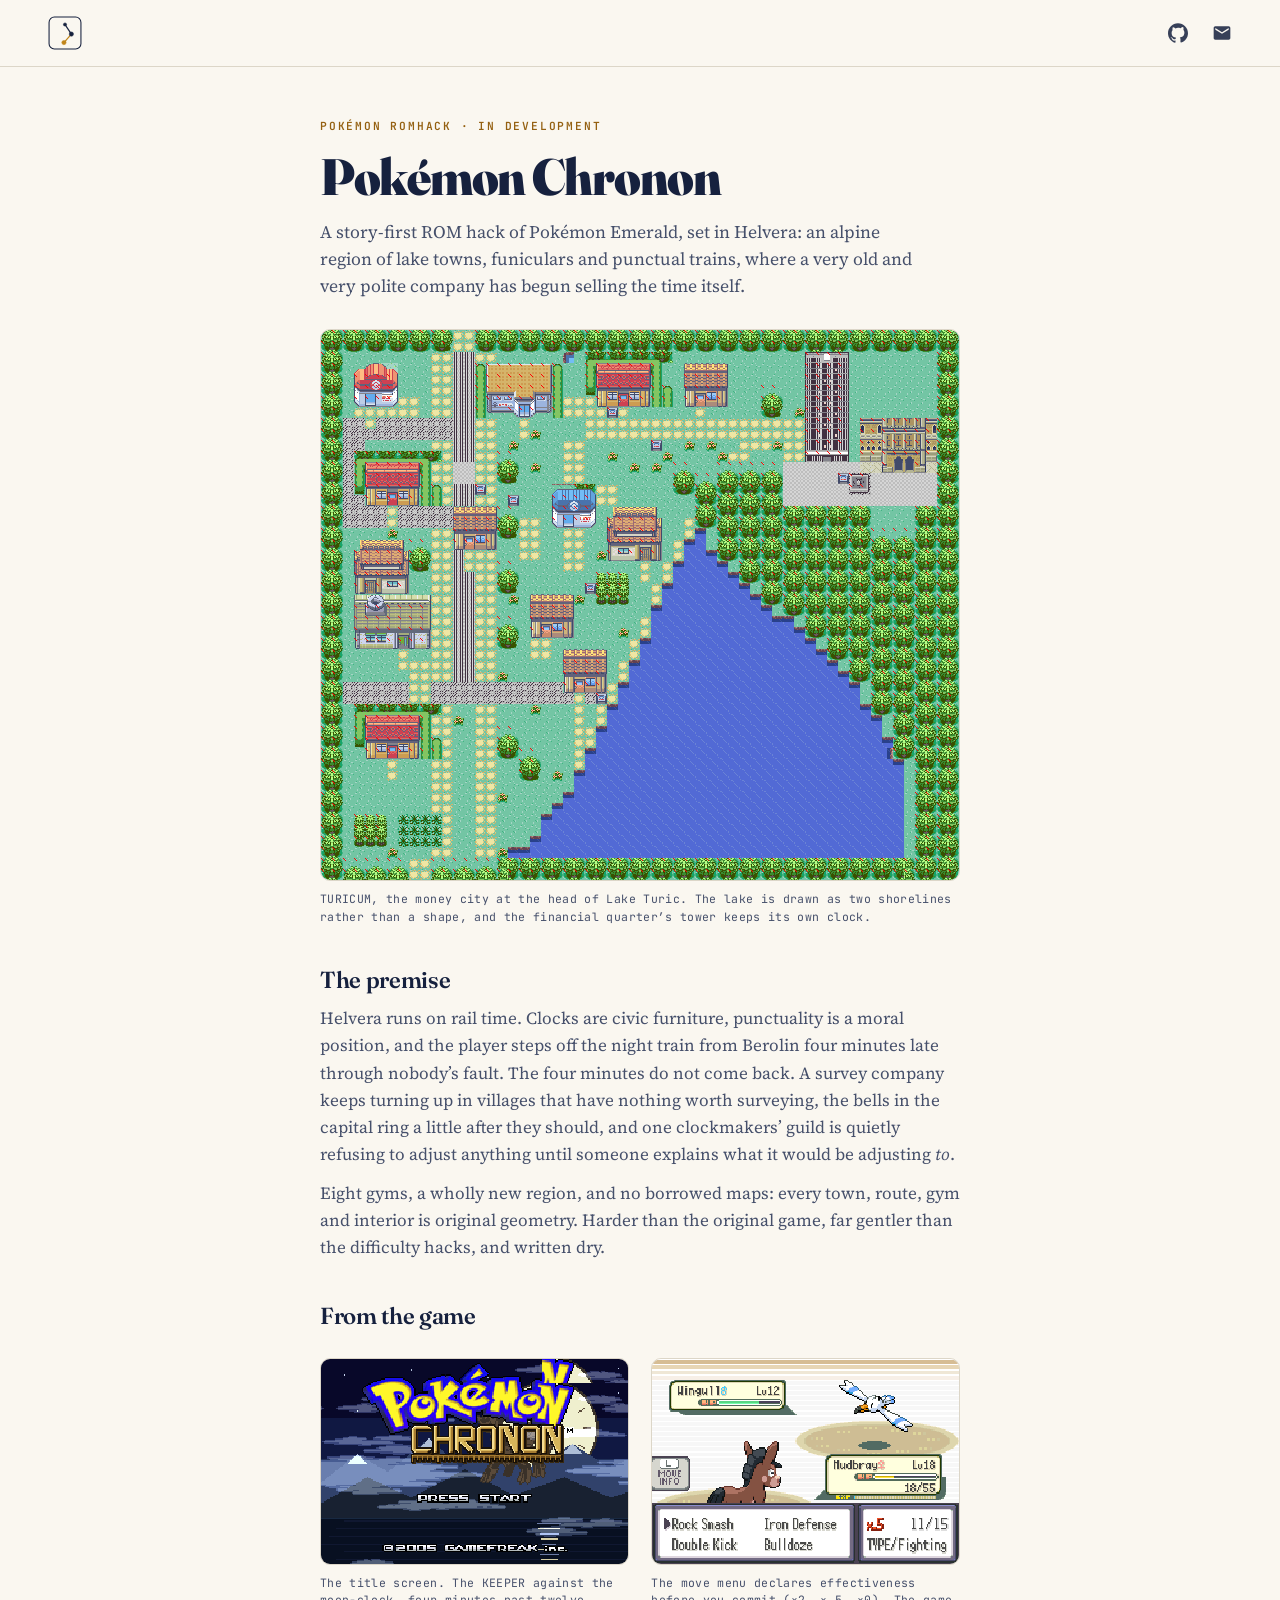
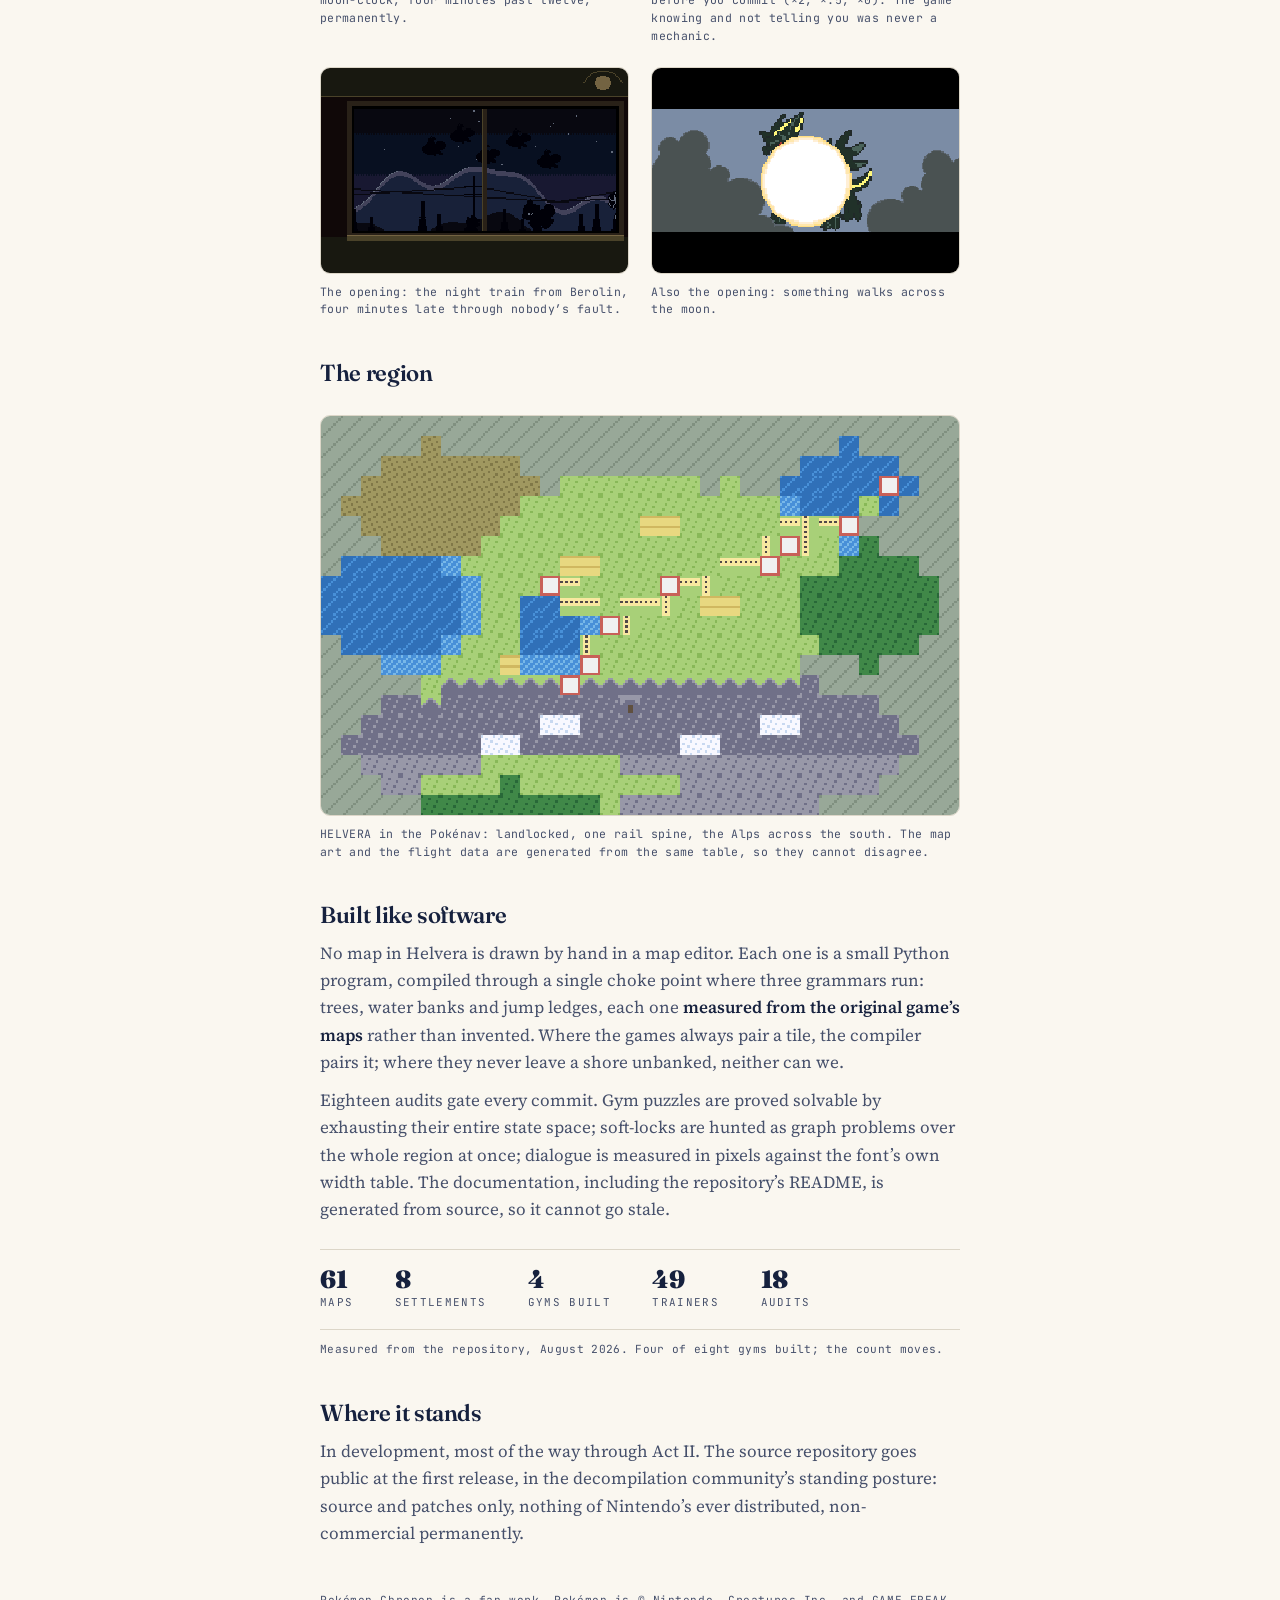
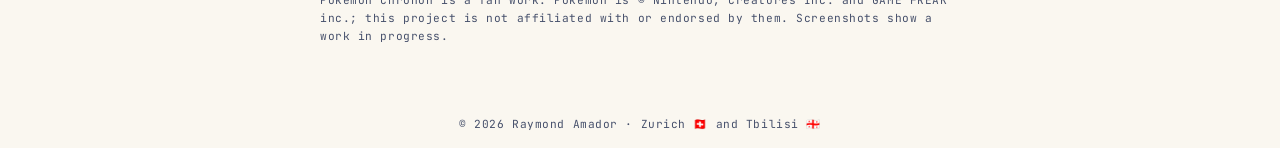
==== chronon/index.html @ 75814e1e "Chronon hero: the un-sliced Turicum (the avenue no longer crosses the tower's seventh floor)" ====
<!DOCTYPE html>
<html lang="en">
<head>
  <meta charset="utf-8">
  <meta name="viewport" content="width=device-width, initial-scale=1">
  <title>Pokémon Chronon — Raymond Amador</title>
  <meta name="description" content="Pokémon Chronon: a story-first ROM hack of Pokémon Emerald set in Helvera, an alpine region where a company has begun selling the time itself. Built like software: generated maps, measured grammars, eighteen audits.">
  <meta name="author" content="Raymond Amador">
  <link rel="canonical" href="https://ramador.me/chronon/">

  <meta property="og:type" content="website">
  <meta property="og:title" content="Pokémon Chronon">
  <meta property="og:description" content="A story-first ROM hack of Pokémon Emerald, set in Helvera: lake towns, punctual trains, and a company selling the time itself.">
  <meta property="og:url" content="https://ramador.me/chronon/">
  <meta property="og:image" content="https://ramador.me/chronon/turicum.png">
  <meta name="twitter:card" content="summary_large_image">

  <link rel="preconnect" href="https://fonts.googleapis.com">
  <link rel="preconnect" href="https://fonts.gstatic.com" crossorigin>
  <link href="https://fonts.googleapis.com/css2?family=Fraunces:opsz,wght@9..144,400;9..144,600;9..144,900&family=Source+Serif+4:opsz,wght@8..60,400;8..60,600&family=JetBrains+Mono:wght@500;600&display=swap" rel="stylesheet">

  <link rel="icon" href="/favicon.svg" type="image/svg+xml">
  <link rel="icon" href="/favicon-96.png" type="image/png" sizes="96x96">
  <link rel="icon" href="/favicon.ico" sizes="48x48 32x32 16x16">
  <link rel="apple-touch-icon" href="/apple-touch-icon.png">

  <link rel="stylesheet" href="/style.css">
</head>
<body>

  <!-- ============================== TOP BAR ============================= -->
  <header class="topbar">
    <a class="wordmark" href="/" aria-label="Home — Raymond Amador">
      <svg class="mark" viewBox="0 0 64 64" xmlns="http://www.w3.org/2000/svg" aria-hidden="true">
        <rect class="frame" x="2" y="2" width="60" height="60" rx="10"/>
        <line class="struct" x1="32" y1="16" x2="44" y2="34" stroke-width="2.4" stroke-linecap="round"/>
        <line class="amber" x1="44" y1="34" x2="30" y2="50" stroke-width="2.4" stroke-linecap="round"/>
        <circle class="struct" cx="32" cy="16" r="3"/>
        <circle class="struct" cx="44" cy="34" r="4"/>
        <circle class="amber" cx="30" cy="50" r="4"/>
      </svg>
    </a>
    <nav class="contact" aria-label="Contact and profiles">
      <a href="https://github.com/ramador09" aria-label="GitHub">
        <svg class="icon" viewBox="0 0 24 24" aria-hidden="true"><path d="M12 .297c-6.63 0-12 5.373-12 12 0 5.303 3.438 9.8 8.205 11.385.6.113.82-.258.82-.577 0-.285-.01-1.04-.015-2.04-3.338.724-4.042-1.61-4.042-1.61C4.422 18.07 3.633 17.7 3.633 17.7c-1.087-.744.084-.729.084-.729 1.205.084 1.838 1.236 1.838 1.236 1.07 1.835 2.809 1.305 3.495.998.108-.776.417-1.305.76-1.605-2.665-.305-5.467-1.334-5.467-5.931 0-1.311.469-2.381 1.236-3.221-.124-.303-.535-1.524.117-3.176 0 0 1.008-.322 3.301 1.23A11.509 11.509 0 0 1 12 5.803c1.02.005 2.047.138 3.006.404 2.291-1.552 3.297-1.23 3.297-1.23.653 1.653.242 2.874.118 3.176.77.84 1.235 1.911 1.235 3.221 0 4.609-2.807 5.624-5.479 5.921.43.372.823 1.102.823 2.222 0 1.606-.014 2.898-.014 3.293 0 .322.216.694.825.576C20.565 22.092 24 17.592 24 12.297c0-6.627-5.373-12-12-12"/></svg>
      </a>
      <a id="email-link" href="#" aria-label="Email">
        <svg class="icon" viewBox="0 0 24 24" aria-hidden="true"><path d="M20 4H4c-1.1 0-2 .9-2 2v12c0 1.1.9 2 2 2h16c1.1 0 2-.9 2-2V6c0-1.1-.9-2-2-2zm0 4l-8 5-8-5V6l8 5 8-5v2z"/></svg>
      </a>
    </nav>
  </header>

  <!-- =============================== PAGE ============================== -->
  <main class="page">
    <p class="eyebrow">Pokémon Romhack &middot; In Development</p>
    <h1>Pokémon Chronon</h1>
    <p class="lead">
      A story-first ROM hack of Pokémon Emerald, set in Helvera: an alpine
      region of lake towns, funiculars and punctual trains, where a very old
      and very polite company has begun selling the time itself.
    </p>

    <figure class="shot">
      <img src="turicum.png" alt="Turicum, the largest city in Helvera: the financial quarter's tower and bank on a quay plaza, the old town, and Lake Turic" width="1856" height="1600">
      <figcaption>TURICUM, the money city at the head of Lake Turic. The lake is
      drawn as two shorelines rather than a shape, and the financial
      quarter&rsquo;s tower keeps its own clock.</figcaption>
    </figure>

    <div class="prose">
      <h2>The premise</h2>
      <p>
        Helvera runs on rail time. Clocks are civic furniture, punctuality is a
        moral position, and the player steps off the night train from Berolin
        four minutes late through nobody&rsquo;s fault. The four minutes do not
        come back. A survey company keeps turning up in villages that have
        nothing worth surveying, the bells in the capital ring a little after
        they should, and one clockmakers&rsquo; guild is quietly refusing to
        adjust anything until someone explains what it would be adjusting
        <em>to</em>.
      </p>
      <p>
        Eight gyms, a wholly new region, and no borrowed maps: every town,
        route, gym and interior is original geometry. Harder than the original
        game, far gentler than the difficulty hacks, and written dry.
      </p>

      <h2>From the game</h2>
      <div class="shot-grid">
        <figure class="shot">
          <img src="game-title.png" alt="The Pokémon Chronon title screen: the Keeper silhouetted against the moon-clock over an alpine lake" width="240" height="160">
          <figcaption>The title screen. The KEEPER against the moon-clock,
          four minutes past twelve, permanently.</figcaption>
        </figure>
        <figure class="shot">
          <img src="game-battle.png" alt="A battle move menu showing the type-effectiveness indicator" width="240" height="160">
          <figcaption>The move menu declares effectiveness before you commit
          (&times;2, &times;.5, &times;0). The game knowing and not telling you
          was never a mechanic.</figcaption>
        </figure>
        <figure class="shot">
          <img src="game-train.png" alt="The opening cinematic: the night train's window, a flock passing outside" width="240" height="160">
          <figcaption>The opening: the night train from Berolin, four minutes
          late through nobody&rsquo;s fault.</figcaption>
        </figure>
        <figure class="shot">
          <img src="game-dialga.png" alt="From the opening cinematic: a silhouette crossing the bright moon" width="240" height="160">
          <figcaption>Also the opening: something walks across the moon.</figcaption>
        </figure>
      </div>

      <h2>The region</h2>
      <figure class="shot">
        <img src="helvera.png" alt="The Helvera region map: a landlocked alpine region with a rail corridor of towns and the Alps across the south" width="768" height="480">
        <figcaption>HELVERA in the Pokénav: landlocked, one rail spine, the Alps
        across the south. The map art and the flight data are generated from
        the same table, so they cannot disagree.</figcaption>
      </figure>

      <h2>Built like software</h2>
      <p>
        No map in Helvera is drawn by hand in a map editor. Each one is a small
        Python program, compiled through a single choke point where three
        grammars run: trees, water banks and jump ledges, each one
        <strong>measured from the original game&rsquo;s maps</strong> rather
        than invented. Where the games always pair a tile, the compiler pairs
        it; where they never leave a shore unbanked, neither can we.
      </p>
      <p>
        Eighteen audits gate every commit. Gym puzzles are proved solvable by
        exhausting their entire state space; soft-locks are hunted as graph
        problems over the whole region at once; dialogue is measured in pixels
        against the font&rsquo;s own width table. The documentation, including
        the repository&rsquo;s README, is generated from source, so it cannot
        go stale.
      </p>

      <div class="stats" role="list" aria-label="Project figures">
        <div class="stat" role="listitem"><b>61</b><span>maps</span></div>
        <div class="stat" role="listitem"><b>8</b><span>settlements</span></div>
        <div class="stat" role="listitem"><b>4</b><span>gyms built</span></div>
        <div class="stat" role="listitem"><b>49</b><span>trainers</span></div>
        <div class="stat" role="listitem"><b>18</b><span>audits</span></div>
      </div>
      <p class="stats-note">Measured from the repository, August 2026. Four of
      eight gyms built; the count moves.</p>

      <h2>Where it stands</h2>
      <p>
        In development, most of the way through Act&nbsp;II. The source
        repository goes public at the first release, in the decompilation
        community&rsquo;s standing posture: source and patches only, nothing of
        Nintendo&rsquo;s ever distributed, non-commercial permanently.
      </p>
    </div>

    <p class="fineprint">
      Pokémon Chronon is a fan work. Pokémon is &copy; Nintendo, Creatures Inc.
      and GAME FREAK inc.; this project is not affiliated with or endorsed by
      them. Screenshots show a work in progress.
    </p>
  </main>

  <footer class="footer">
    <p class="fineprint">&copy; 2026 Raymond Amador &middot; Zurich 🇨🇭 and Tbilisi 🇬🇪</p>
  </footer>

  <script>
    (function () {
      var user = "ray", domain = "ramador.me";
      var a = document.getElementById("email-link");
      if (a) { a.setAttribute("href", "mailto:" + user + "@" + domain); }
    })();
  </script>

  <script data-goatcounter="https://ramador.goatcounter.com/count"
          async src="//gc.zgo.at/count.js"></script>
</body>
</html>
---- style.css ----
/* Raymond Amador — portfolio landing page.
   Single-screen, two-column layout. Shares the course books' identity:
   Fraunces (display), Source Serif 4 (body), JetBrains Mono (labels),
   ink #16213e + amber #c0851a on parchment #faf7f0. Light and dark. */

:root {
  --ink:        #16213e;
  --ink-soft:   #46506b;
  --accent:     #c0851a;   /* brand amber: icons, underlines, decoration */
  --accent-text:#946011;   /* deeper amber for small TEXT — WCAG AA on parchment */
  --paper:      #faf7f0;
  --hairline:   #dcd6c8;

  --display: 'Fraunces', 'Iowan Old Style', Georgia, serif;
  --body:    'Source Serif 4', 'Iowan Old Style', Georgia, serif;
  --mono:    'JetBrains Mono', 'SFMono-Regular', Menlo, Consolas, monospace;
}

@media (prefers-color-scheme: dark) {
  :root {
    --ink:      #ece6d8;
    --ink-soft: #9aa0b4;
    --accent:   #e0a93f;
    --accent-text:#e0a93f;   /* bright amber already passes on dark ink */
    --paper:    #11182b;
    --hairline: #2b3450;
  }
}

* { box-sizing: border-box; }
html { -webkit-text-size-adjust: 100%; }

body {
  margin: 0;
  min-height: 100vh;
  display: flex;
  flex-direction: column;
  background: var(--paper);
  color: var(--ink);
  font-family: var(--body);
  font-size: 1.0625rem;
  line-height: 1.6;
  font-optical-sizing: auto;
  -webkit-font-smoothing: antialiased;
  text-rendering: optimizeLegibility;
}

/* shared editorial label */
.eyebrow {
  font-family: var(--mono);
  font-weight: 600;
  font-size: 0.7rem;
  letter-spacing: 0.16em;
  text-transform: uppercase;
  color: var(--accent-text);
  margin: 0 0 0.9rem;
}

/* ============================ TOP BAR ============================== */
.topbar {
  display: flex;
  align-items: center;
  justify-content: space-between;
  padding: 1rem clamp(1.4rem, 5vw, 3rem);
  border-bottom: 1px solid var(--hairline);
}
.wordmark {
  display: inline-flex;
  align-items: center;
  text-decoration: none;
  line-height: 0;
}
.wordmark .mark {
  height: 34px;
  width: 34px;
  display: block;
  transition: opacity .18s ease;
}
/* The personal mark (double pendulum) adapts to the theme:
   light = thin ink outline frame + ink glyph; the amber bob stays amber. */
.wordmark .frame  { fill: none; stroke: var(--ink); stroke-width: 2; }
.wordmark .struct { fill: var(--ink); stroke: var(--ink); }
.wordmark .amber  { fill: var(--accent); stroke: var(--accent); }
.wordmark:hover .mark,
.wordmark:focus-visible .mark { opacity: 0.78; }
@media (prefers-color-scheme: dark) {
  /* dark = keep a filled badge (brand ink), glyph in the light foreground */
  .wordmark .frame { fill: #16213e; stroke: none; }
}
.contact { display: flex; align-items: center; gap: clamp(0.9rem, 2.4vw, 1.5rem); }
.contact a { color: var(--ink); text-decoration: none; display: inline-flex; align-items: center; transition: color .18s ease; }
.contact a:hover, .contact a:focus-visible { color: var(--accent); outline: none; }
.contact .icon { width: 20px; height: 20px; fill: currentColor; opacity: 0.85; }
.contact a:hover .icon { opacity: 1; }
.cv-link {
  font-family: var(--mono);
  font-size: 0.74rem;
  font-weight: 600;
  letter-spacing: 0.08em;
  text-transform: uppercase;
  color: var(--ink);
  text-decoration: none;
  padding: 0.45em 0.9em;
  border: 1.5px solid var(--ink);
  border-radius: 2px;
  transition: background-color .18s ease, color .18s ease, border-color .18s ease;
}
.cv-link:hover, .cv-link:focus-visible { background: var(--ink); color: var(--paper) !important; }

/* ============================== STAGE ============================= */
.stage {
  flex: 1 1 auto;
  display: flex;
  align-items: center;
  justify-content: center;
  padding: clamp(1.5rem, 4vw, 3rem) clamp(1.4rem, 5vw, 3rem);
}
.grid {
  width: 100%;
  max-width: 64rem;
  display: grid;
  grid-template-columns: minmax(0, 0.82fr) minmax(0, 1.18fr);
  gap: clamp(2rem, 5vw, 3.5rem);
  align-items: center;
}

/* ---- identity (left) ---- */
.identity { display: flex; flex-direction: column; gap: 1.1rem; }
.portrait {
  width: 132px;
  height: 132px;
  object-fit: cover;
  border-radius: 12px;
  border: 1px solid var(--hairline);
}
.identity h1 {
  font-family: var(--display);
  font-variation-settings: 'opsz' 144;
  font-weight: 900;
  font-size: clamp(2.1rem, 4.2vw, 3rem);
  line-height: 1.02;
  letter-spacing: -0.025em;
  margin: 0;
}
.lead {
  font-size: 1.04rem;
  line-height: 1.55;
  color: var(--ink-soft);
  margin: 0;
  max-width: 26rem;
}

/* education under the bio: same vocabulary, quieter scale. In the narrow
   identity column the full 1.3rem degree lines shouted; a hairline rule
   separates it from the lead and the degrees drop half a step. */
.edu-block {
  border-top: 1px solid var(--hairline);
  padding-top: 1.1rem;
  margin-top: 0.3rem;
}
.edu-block .deg { font-size: 1.08rem; }
.edu-block .inst { font-size: 0.68rem; }
.edu-block .edu-note { font-size: 0.88rem; line-height: 1.45; }
.edu-block .edu + .edu { margin-top: 0.7rem; }

/* ---- detail (right): work + education ---- */
.detail {
  display: flex;
  flex-direction: column;
  gap: clamp(1.6rem, 3.5vw, 2.4rem);
  border-left: 1px solid var(--hairline);
  padding-left: clamp(2rem, 5vw, 3.5rem);
}

.work-list, .edu-list { list-style: none; margin: 0; padding: 0; }
.work + .work { margin-top: 1.3rem; }

.work-head { display: flex; align-items: center; gap: 0.7rem; }
.work-logo { flex: none; width: 38px; height: 38px; border-radius: 8px; }
.work-title {
  font-family: var(--display);
  font-variation-settings: 'opsz' 60;
  font-weight: 600;
  font-size: 1.3rem;
  line-height: 1.12;
  letter-spacing: -0.015em;
  margin: 0;
}
.work-title a {
  color: var(--ink);
  text-decoration: none;
  background-image: linear-gradient(var(--accent), var(--accent));
  background-size: 0% 2px;
  background-repeat: no-repeat;
  background-position: 0 92%;
  transition: background-size .25s ease;
}
.work-title a:hover, .work-title a:focus-visible { background-size: 100% 2px; outline: none; }
.work-desc {
  color: var(--ink-soft);
  font-size: 0.97rem;
  line-height: 1.5;
  margin: 0.45rem 0 0;
}
.inline-link {
  font-family: var(--mono);
  font-size: 0.72rem;
  letter-spacing: 0.04em;
  white-space: nowrap;
  color: var(--accent-text);
  text-decoration: none;
  font-weight: 600;
}
.inline-link:hover { text-decoration: underline; }

.edu + .edu { margin-top: 0.95rem; }
.edu-row { display: flex; align-items: baseline; justify-content: space-between; gap: 1rem; flex-wrap: wrap; }
.deg {
  font-family: var(--display);
  font-variation-settings: 'opsz' 40;
  font-weight: 600;
  font-size: 1.3rem;
  letter-spacing: -0.01em;
}
.inst { font-family: var(--mono); font-size: 0.74rem; letter-spacing: 0.03em; color: var(--ink-soft); }
.edu-note { color: var(--ink-soft); margin: 0.15rem 0 0; font-size: 0.97rem; line-height: 1.4; }
.edu-note em { font-style: italic; }

/* ============================== FOOTER =========================== */
.footer { padding: 0.9rem clamp(1.4rem, 5vw, 3rem); }
.fineprint {
  font-family: var(--mono);
  font-size: 0.7rem;
  letter-spacing: 0.05em;
  color: var(--ink-soft);
  margin: 0;
  text-align: center;
}

a:focus-visible { outline: 2px solid var(--accent); outline-offset: 3px; border-radius: 1px; }

/* a link inside the lead stays quiet: ink text, amber underline on rest */
.lead a {
  color: inherit;
  text-decoration: underline;
  text-decoration-color: var(--accent);
  text-decoration-thickness: 1.5px;
  text-underline-offset: 3px;
  transition: color .18s ease;
}
.lead a:hover, .lead a:focus-visible { color: var(--accent-text); }

/* ======================= PROJECT PAGE (chronon) ==================== */
/* A scrolling editorial column, unlike the single-screen home. Same voice:
   Fraunces display, mono captions, hairline rules, one amber accent. */
.page {
  flex: 1 1 auto;
  width: 100%;
  max-width: 46rem;
  margin: 0 auto;
  padding: clamp(2rem, 5vw, 3.2rem) clamp(1.4rem, 5vw, 3rem) 3.5rem;
}
.page h1 {
  font-family: var(--display);
  font-variation-settings: 'opsz' 144;
  font-weight: 900;
  font-size: clamp(2.2rem, 5vw, 3.2rem);
  line-height: 1.02;
  letter-spacing: -0.025em;
  margin: 0 0 1rem;
}
.page .lead { max-width: 38rem; font-size: 1.1rem; }
.prose h2 {
  font-family: var(--display);
  font-variation-settings: 'opsz' 60;
  font-weight: 600;
  font-size: 1.45rem;
  letter-spacing: -0.015em;
  line-height: 1.15;
  margin: 2.6rem 0 0.7rem;
}
.prose p { color: var(--ink-soft); margin: 0.7rem 0; max-width: 40rem; }
.prose strong { color: var(--ink); font-weight: 600; }

/* pixel art is shown pixelated on purpose — scaling it smooth would be a lie */
.shot { margin: 1.8rem 0; }
.shot img {
  display: block;
  width: 100%;
  height: auto;
  border: 1px solid var(--hairline);
  border-radius: 10px;
  image-rendering: pixelated;
}
.shot figcaption {
  font-family: var(--mono);
  font-size: 0.72rem;
  letter-spacing: 0.03em;
  line-height: 1.55;
  color: var(--ink-soft);
  margin-top: 0.55rem;
}
.shot-grid {
  display: grid;
  grid-template-columns: 1fr 1fr;
  gap: 1.4rem;
  margin: 1.8rem 0;
}
.shot-grid .shot { margin: 0; }
.shot--narrow { max-width: 22rem; }

/* the numbers strip: measured from the repository, not typed */
.stats {
  display: flex;
  flex-wrap: wrap;
  gap: clamp(1.2rem, 4vw, 2.6rem);
  padding: 1.1rem 0;
  margin: 1.6rem 0 0.4rem;
  border-top: 1px solid var(--hairline);
  border-bottom: 1px solid var(--hairline);
}
.stat { display: flex; flex-direction: column; gap: 0.1rem; }
.stat b {
  font-family: var(--display);
  font-variation-settings: 'opsz' 60;
  font-weight: 900;
  font-size: 1.55rem;
  line-height: 1;
  letter-spacing: -0.02em;
  color: var(--ink);
}
.stat span {
  font-family: var(--mono);
  font-size: 0.68rem;
  letter-spacing: 0.12em;
  text-transform: uppercase;
  color: var(--ink-soft);
}
.stats-note {
  font-family: var(--mono);
  font-size: 0.7rem;
  letter-spacing: 0.03em;
  color: var(--ink-soft);
  margin: 0.4rem 0 0;
}

.page .fineprint { text-align: left; margin-top: 2.8rem; line-height: 1.6; }

@media (max-width: 40rem) {
  .shot-grid { grid-template-columns: 1fr; }
}

/* ---- narrow screens: stack, allow natural scrolling ---- */
@media (max-width: 54rem) {
  .grid { grid-template-columns: 1fr; gap: 2rem; }
  .detail { border-left: 0; padding-left: 0; }
  .lead { max-width: none; }
  .stage { align-items: flex-start; }
}
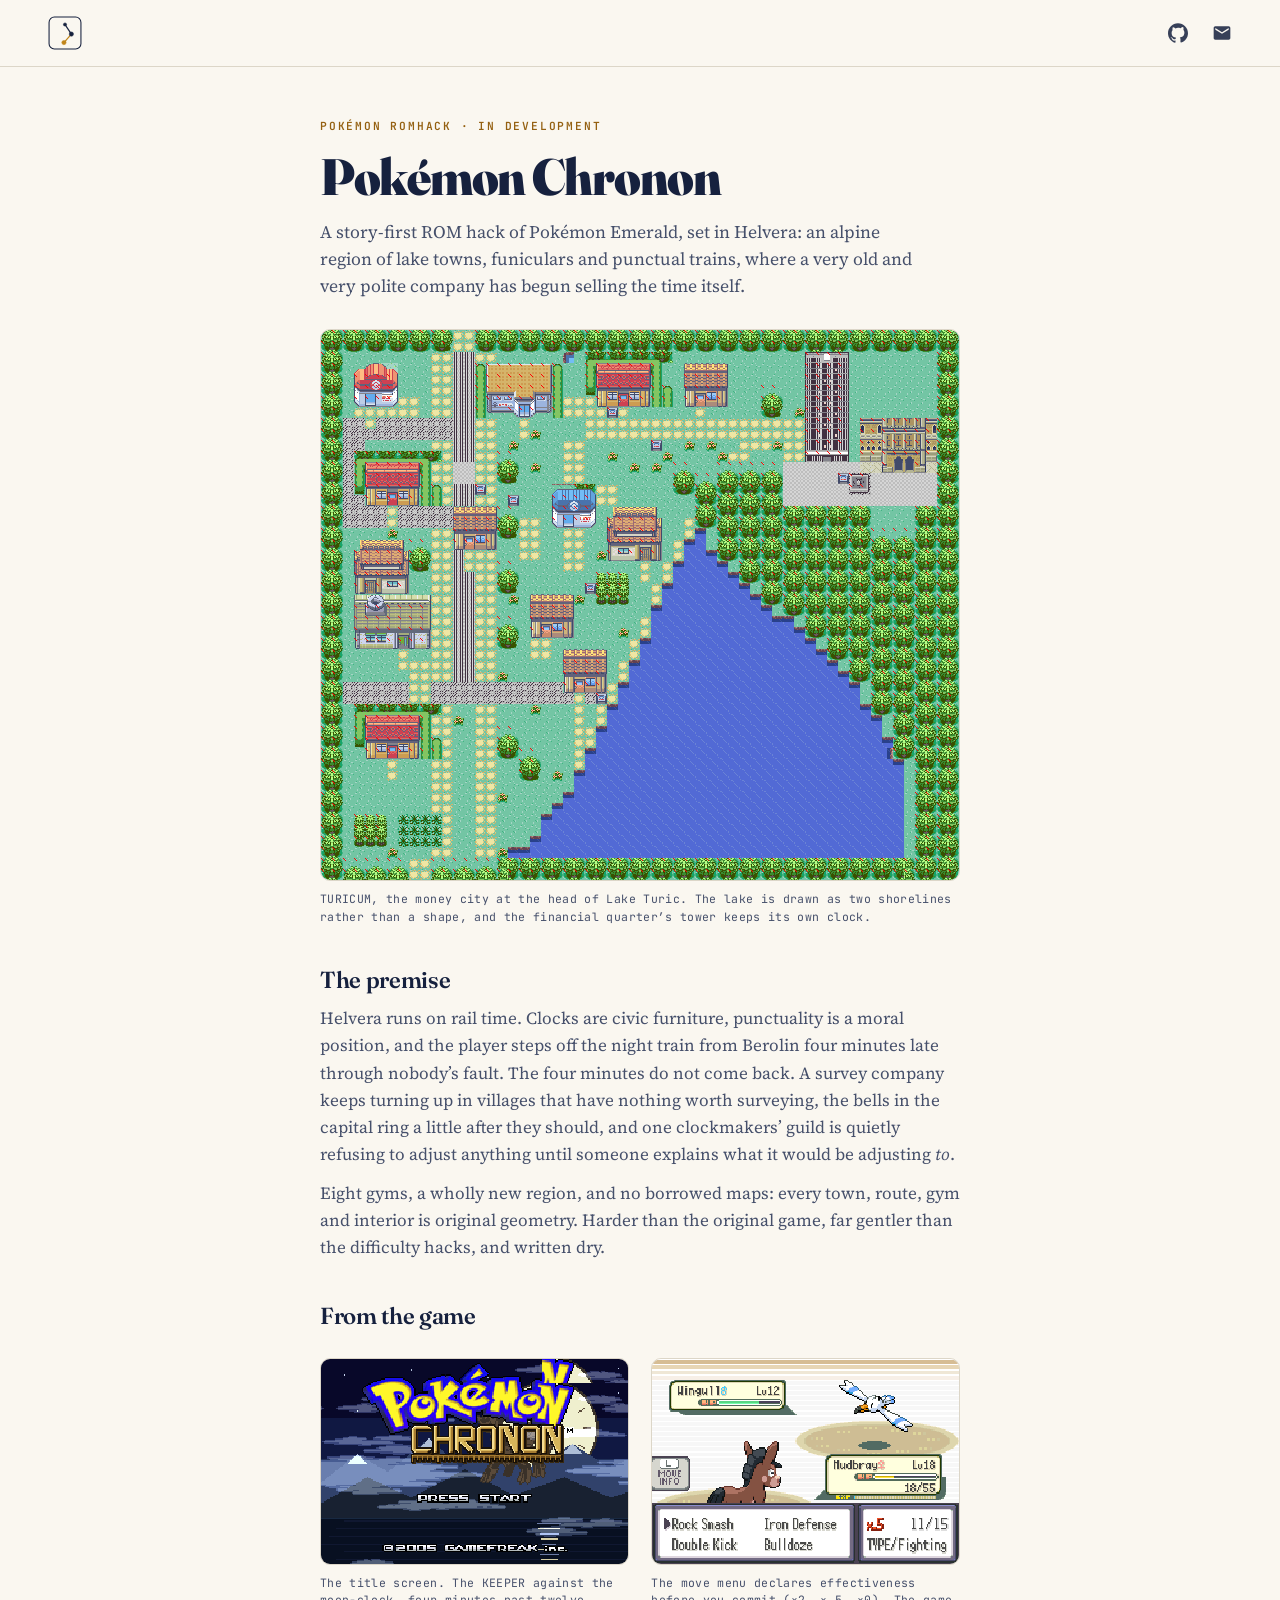
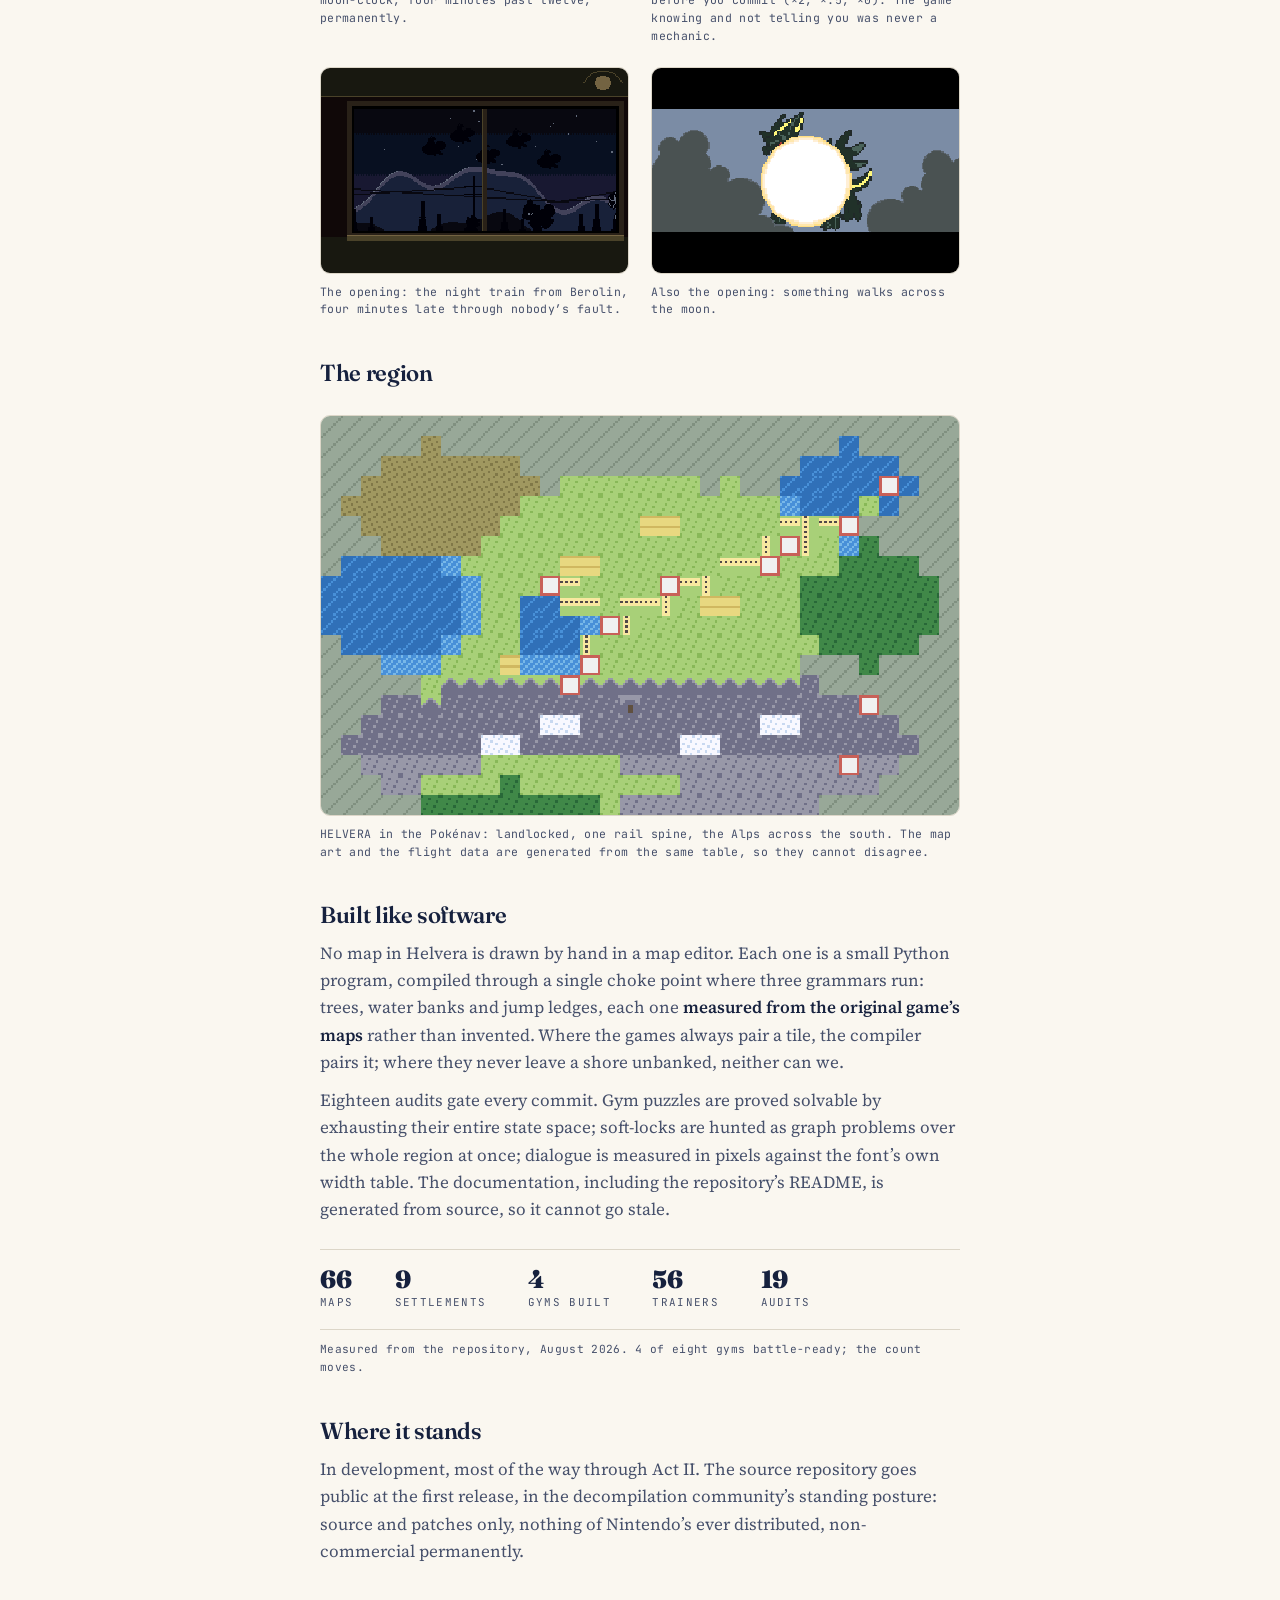
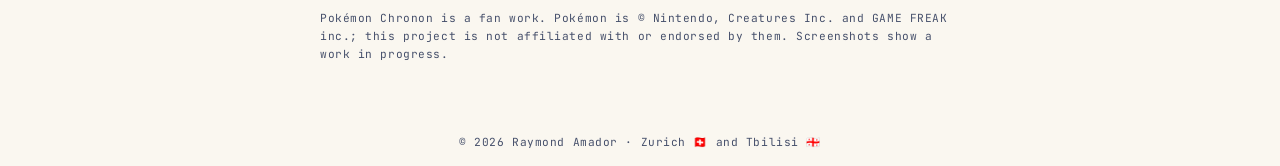
==== commit faa2d772: "Chronon stats: generated from the game repository (66 maps, 9 settlements, 56 trainers, 19 audits) M" ====
--- a/chronon/index.html
+++ b/chronon/index.html
@@ -135,15 +135,16 @@
         go stale.
       </p>
 
+<!-- stats:begin -->
       <div class="stats" role="list" aria-label="Project figures">
-        <div class="stat" role="listitem"><b>61</b><span>maps</span></div>
-        <div class="stat" role="listitem"><b>8</b><span>settlements</span></div>
+        <div class="stat" role="listitem"><b>66</b><span>maps</span></div>
+        <div class="stat" role="listitem"><b>9</b><span>settlements</span></div>
         <div class="stat" role="listitem"><b>4</b><span>gyms built</span></div>
-        <div class="stat" role="listitem"><b>49</b><span>trainers</span></div>
-        <div class="stat" role="listitem"><b>18</b><span>audits</span></div>
+        <div class="stat" role="listitem"><b>56</b><span>trainers</span></div>
+        <div class="stat" role="listitem"><b>19</b><span>audits</span></div>
       </div>
-      <p class="stats-note">Measured from the repository, August 2026. Four of
-      eight gyms built; the count moves.</p>
+      <p class="stats-note">Measured from the repository, August 2026. 4 of eight gyms battle-ready; the count moves.</p>
+      <!-- stats:end -->
 
       <h2>Where it stands</h2>
       <p>
--- a/style.css
+++ b/style.css
@@ -239,16 +239,23 @@
 
 a:focus-visible { outline: 2px solid var(--accent); outline-offset: 3px; border-radius: 1px; }
 
-/* a link inside the lead stays quiet: ink text, amber underline on rest */
+/* A link inside the lead carries NO underline at rest. The bio is four
+   equal fragments and an underline made the fourth one shout — it read as
+   the most important thing about the person, which it is not. The link
+   still exists; it just waits to be found. The underline returns on hover
+   so the affordance is there the moment a cursor is. */
 .lead a {
   color: inherit;
-  text-decoration: underline;
+  text-decoration: none;
   text-decoration-color: var(--accent);
   text-decoration-thickness: 1.5px;
   text-underline-offset: 3px;
   transition: color .18s ease;
 }
-.lead a:hover, .lead a:focus-visible { color: var(--accent-text); }
+.lead a:hover, .lead a:focus-visible {
+  color: var(--accent-text);
+  text-decoration: underline;
+}
 
 /* ======================= PROJECT PAGE (chronon) ==================== */
 /* A scrolling editorial column, unlike the single-screen home. Same voice:
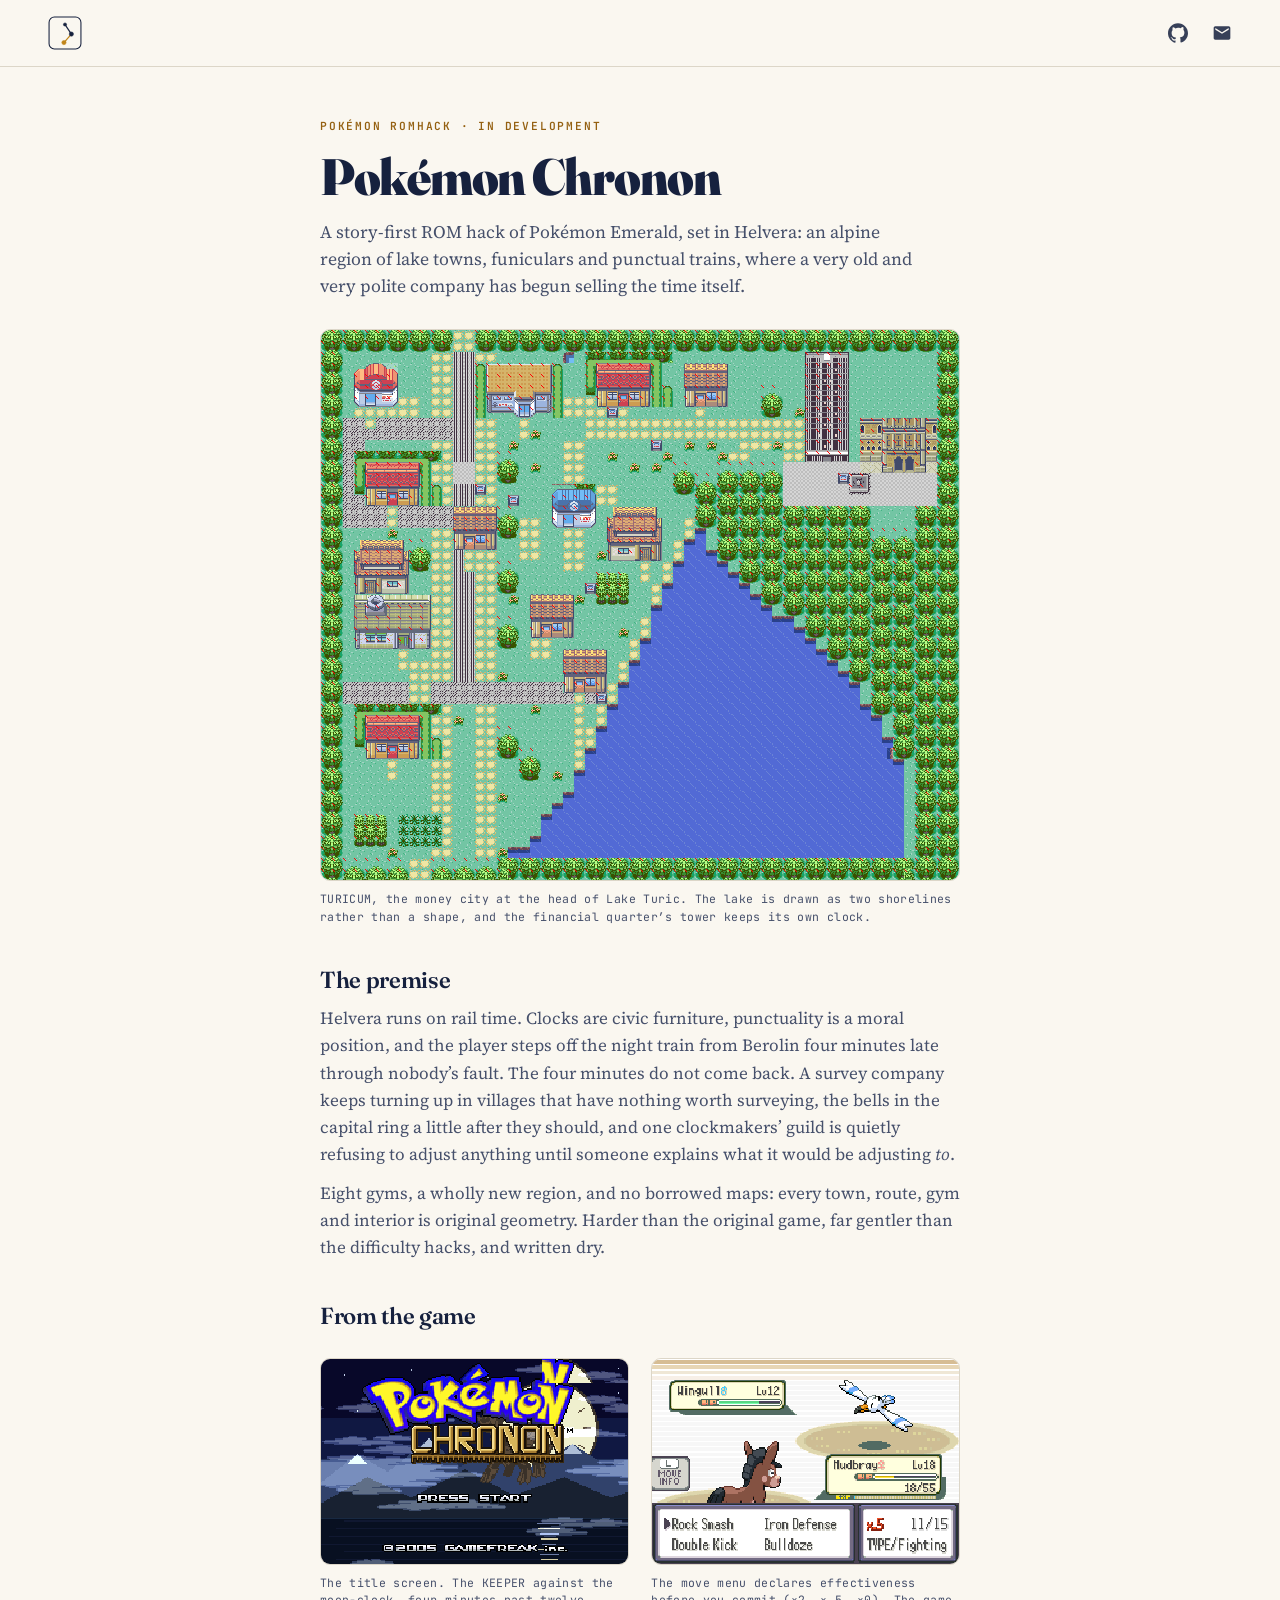
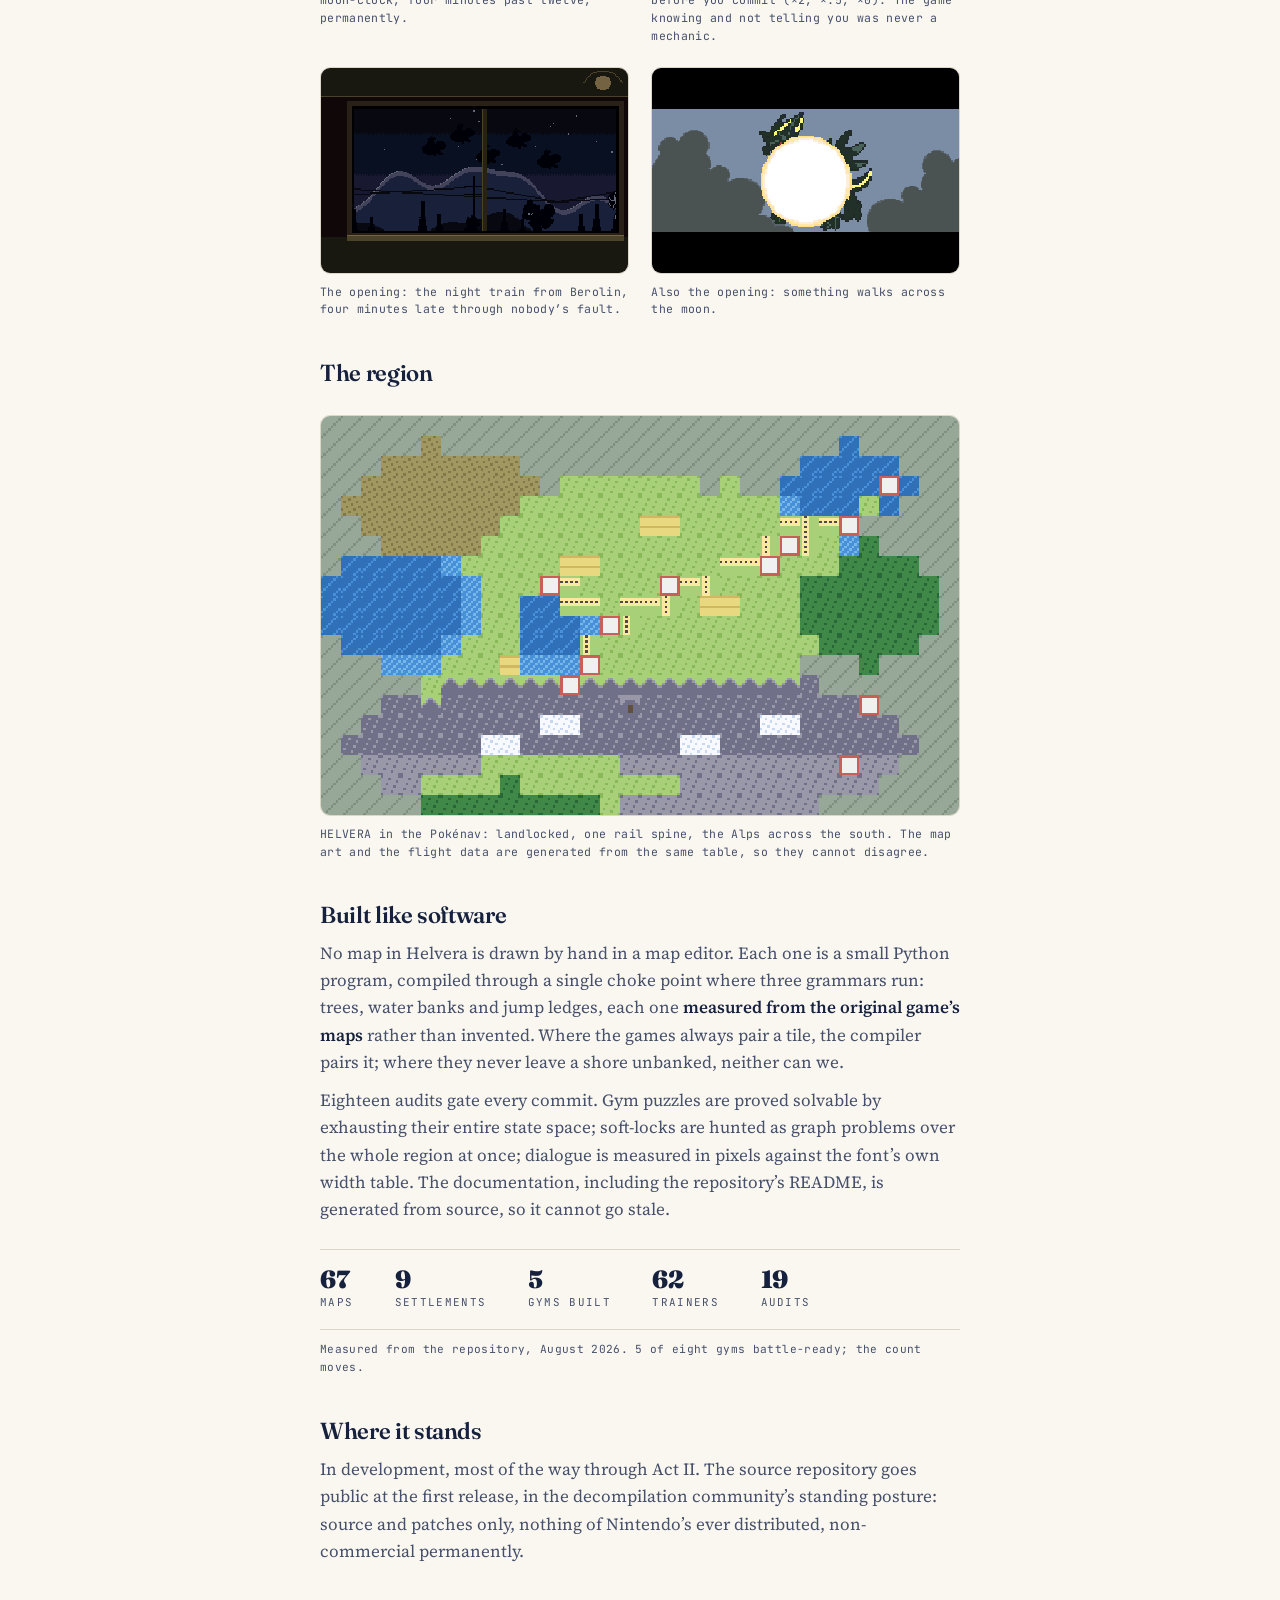
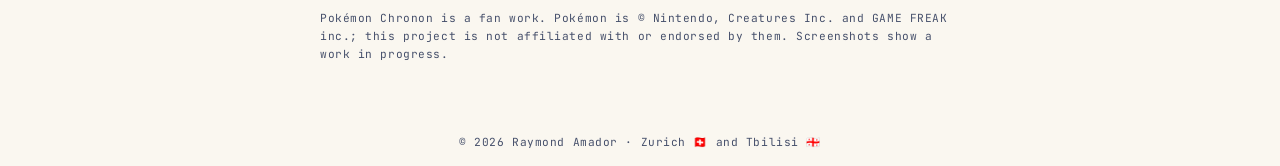
==== commit 27ffb5b1: "Chronon stats: 67 maps, 5 gyms battle-ready, 62 trainers (site_sync)" ====
--- a/chronon/index.html
+++ b/chronon/index.html
@@ -137,13 +137,13 @@
 
 <!-- stats:begin -->
       <div class="stats" role="list" aria-label="Project figures">
-        <div class="stat" role="listitem"><b>66</b><span>maps</span></div>
+        <div class="stat" role="listitem"><b>67</b><span>maps</span></div>
         <div class="stat" role="listitem"><b>9</b><span>settlements</span></div>
-        <div class="stat" role="listitem"><b>4</b><span>gyms built</span></div>
-        <div class="stat" role="listitem"><b>56</b><span>trainers</span></div>
+        <div class="stat" role="listitem"><b>5</b><span>gyms built</span></div>
+        <div class="stat" role="listitem"><b>62</b><span>trainers</span></div>
         <div class="stat" role="listitem"><b>19</b><span>audits</span></div>
       </div>
-      <p class="stats-note">Measured from the repository, August 2026. 4 of eight gyms battle-ready; the count moves.</p>
+      <p class="stats-note">Measured from the repository, August 2026. 5 of eight gyms battle-ready; the count moves.</p>
       <!-- stats:end -->
 
       <h2>Where it stands</h2>
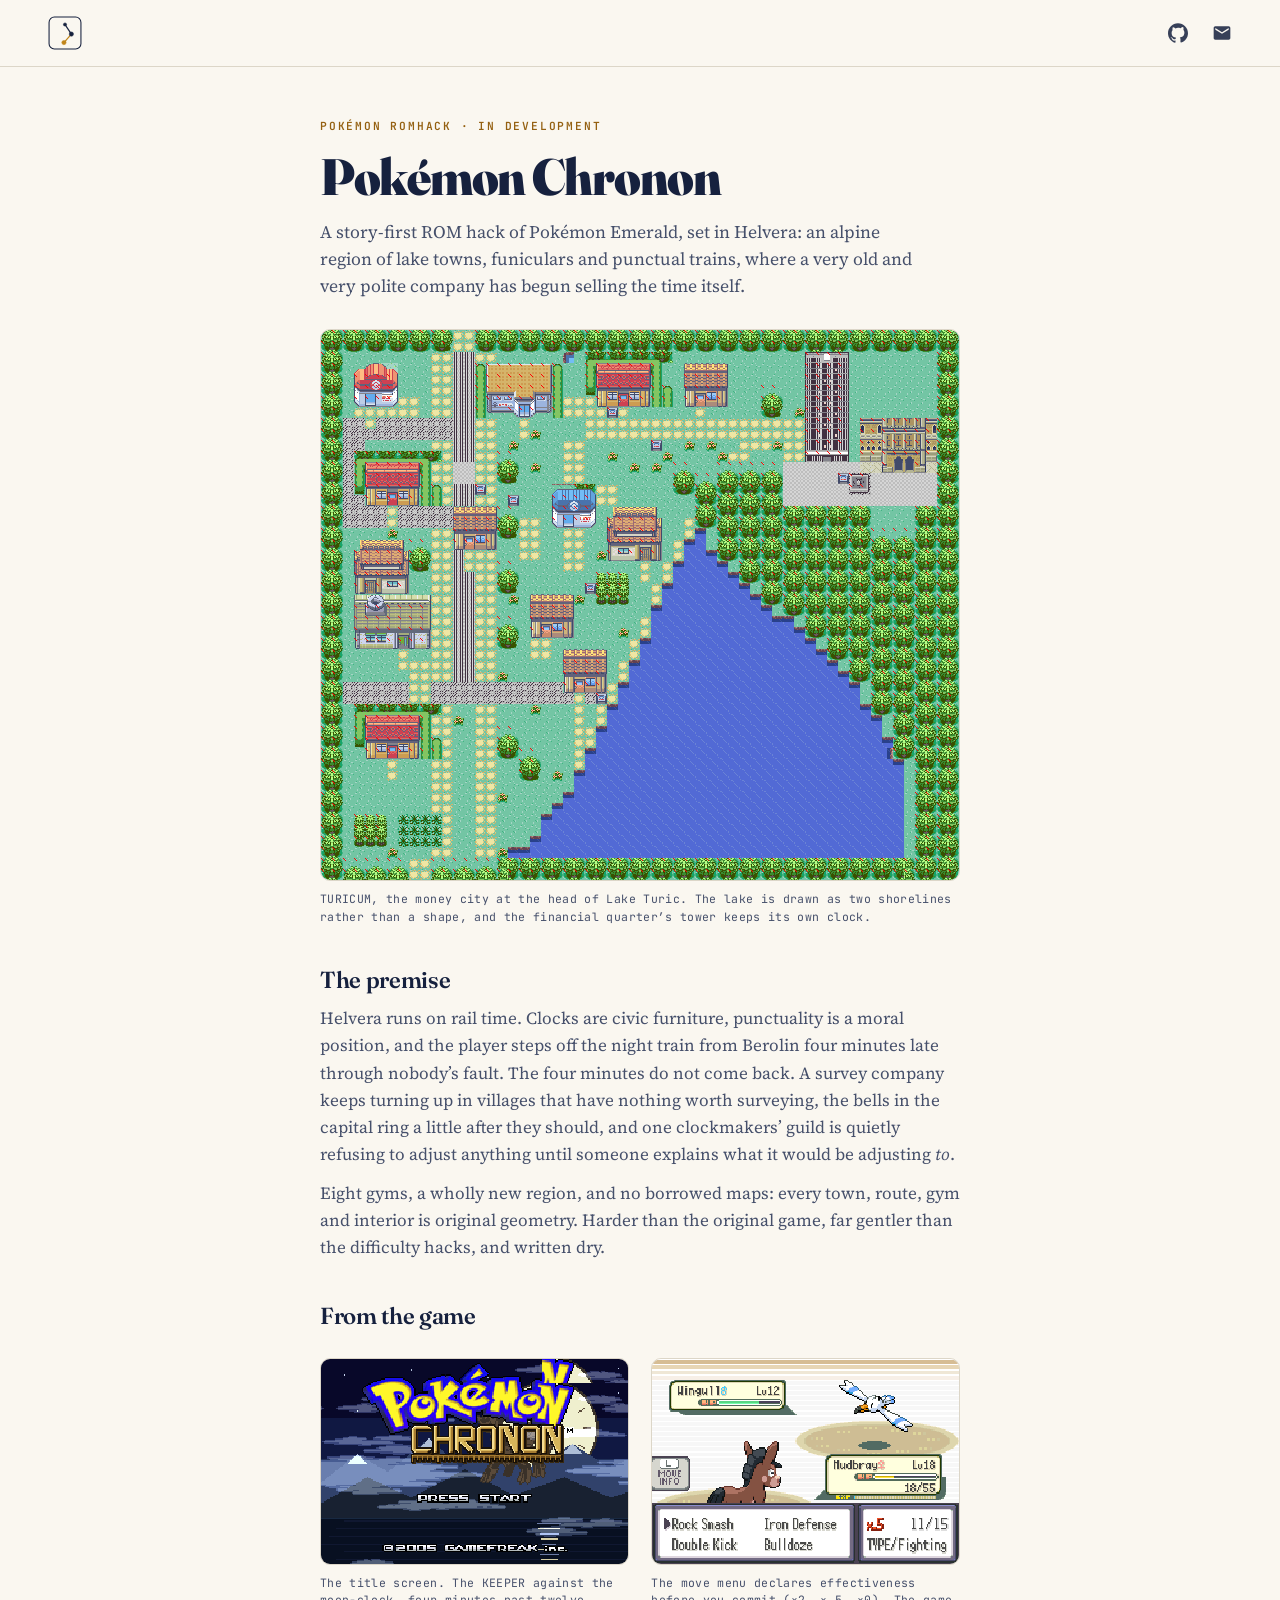
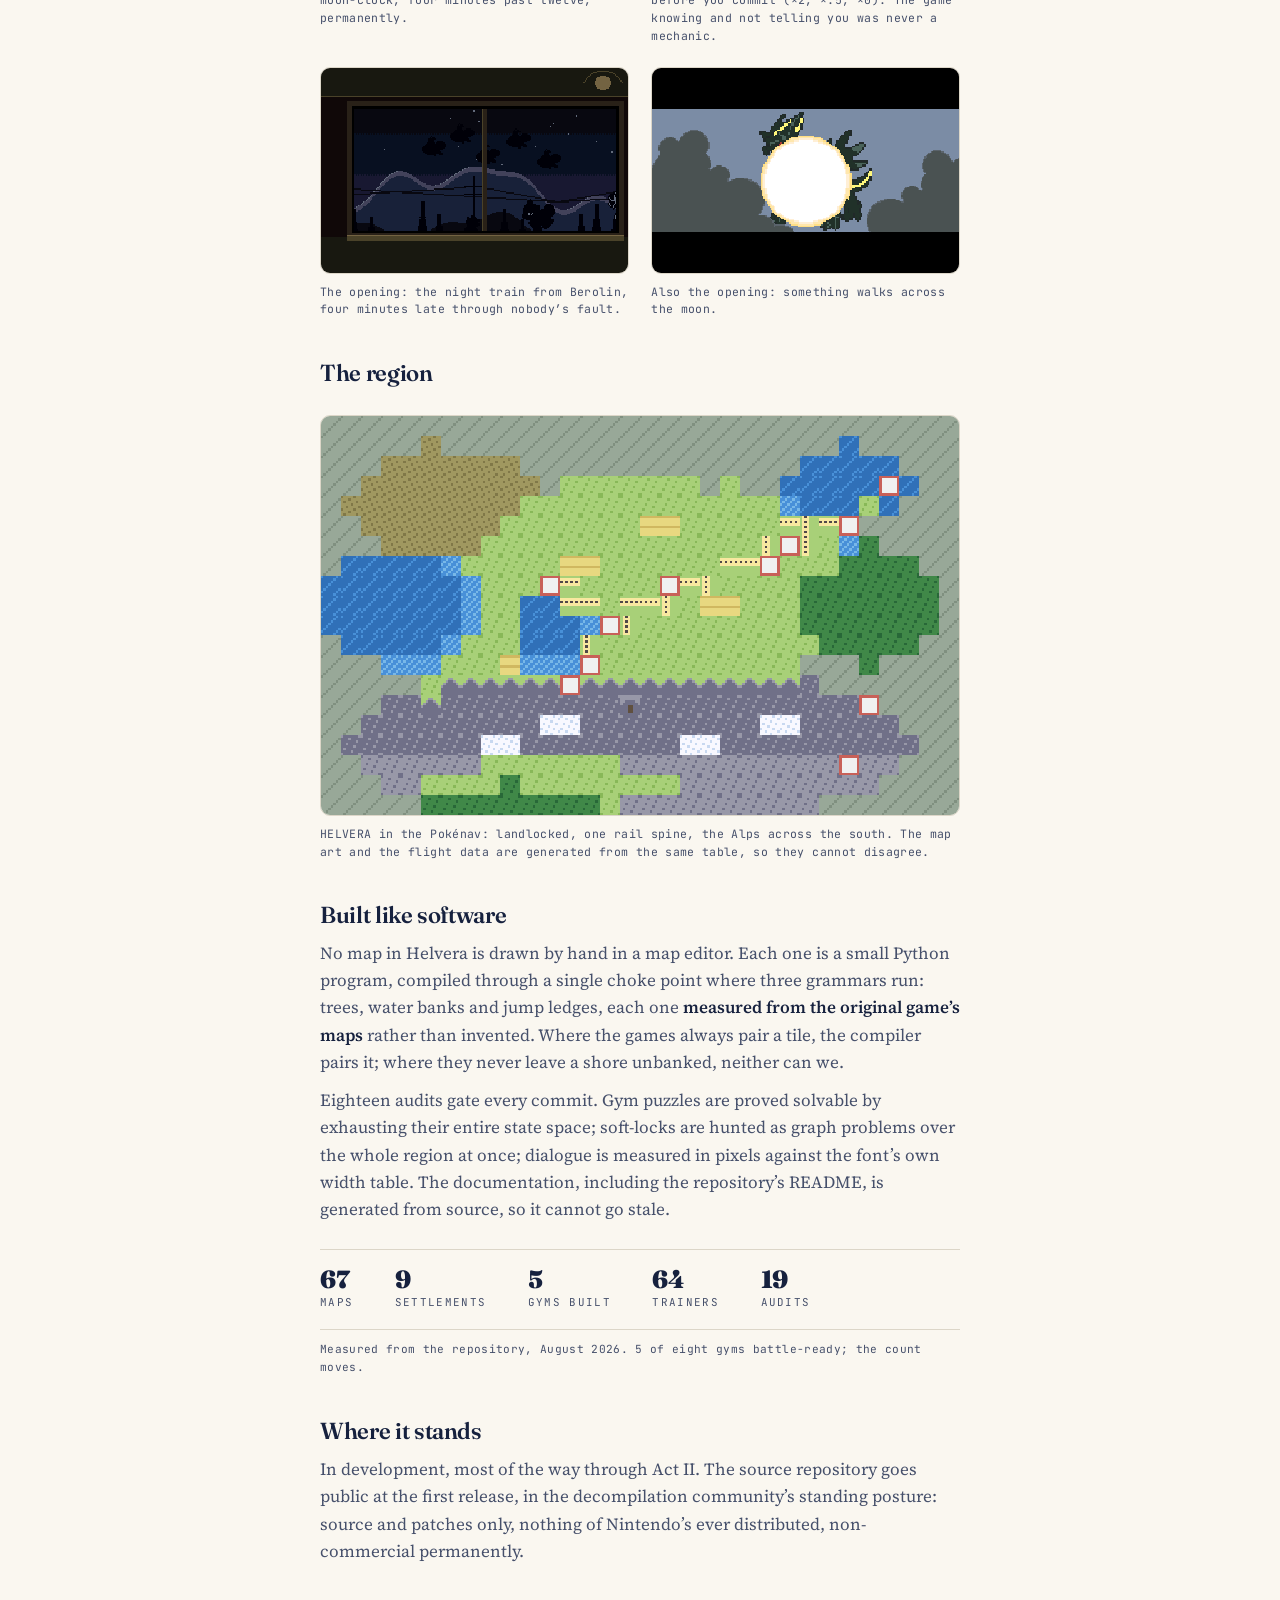
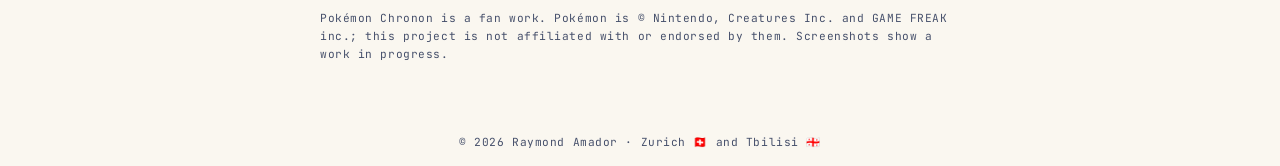
==== commit ac293726: "Chronon stats: 64 trainers (the Clockworks crew joins the count)" ====
--- a/chronon/index.html
+++ b/chronon/index.html
@@ -140,7 +140,7 @@
         <div class="stat" role="listitem"><b>67</b><span>maps</span></div>
         <div class="stat" role="listitem"><b>9</b><span>settlements</span></div>
         <div class="stat" role="listitem"><b>5</b><span>gyms built</span></div>
-        <div class="stat" role="listitem"><b>62</b><span>trainers</span></div>
+        <div class="stat" role="listitem"><b>64</b><span>trainers</span></div>
         <div class="stat" role="listitem"><b>19</b><span>audits</span></div>
       </div>
       <p class="stats-note">Measured from the repository, August 2026. 5 of eight gyms battle-ready; the count moves.</p>
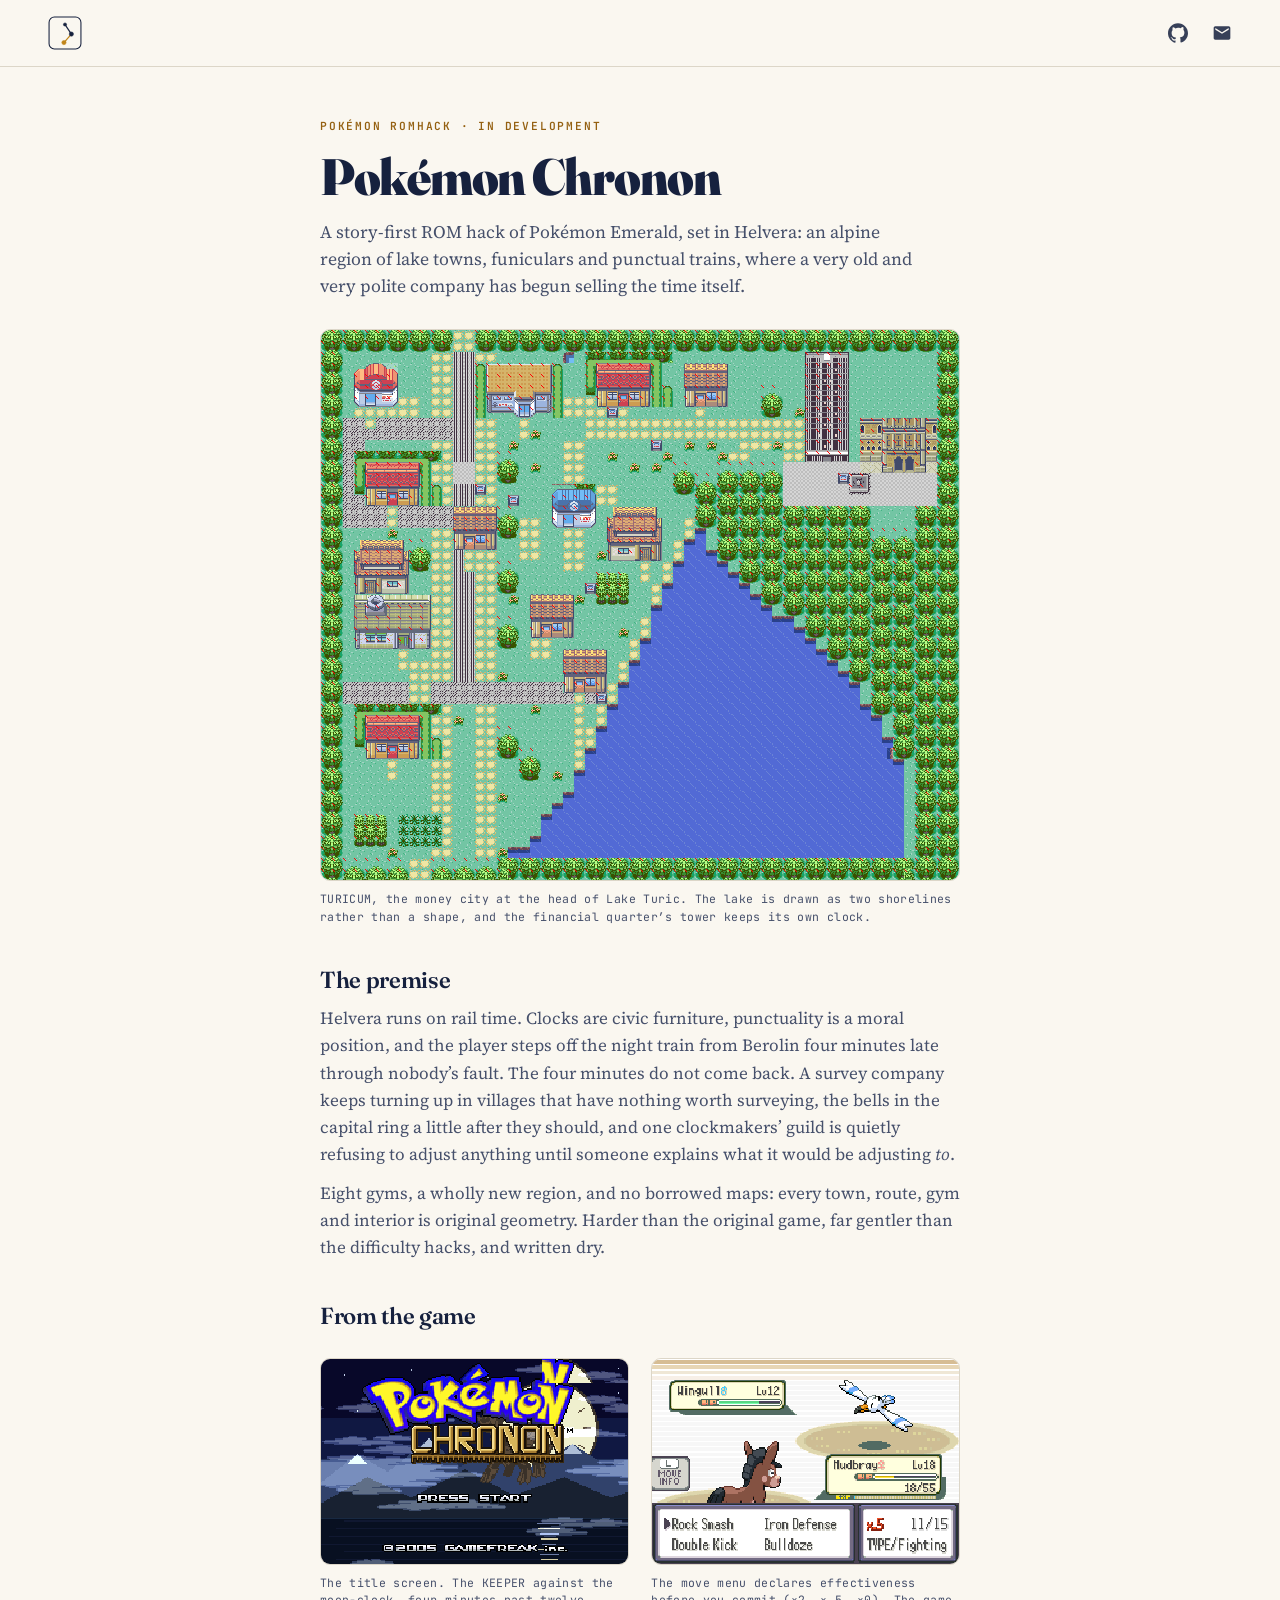
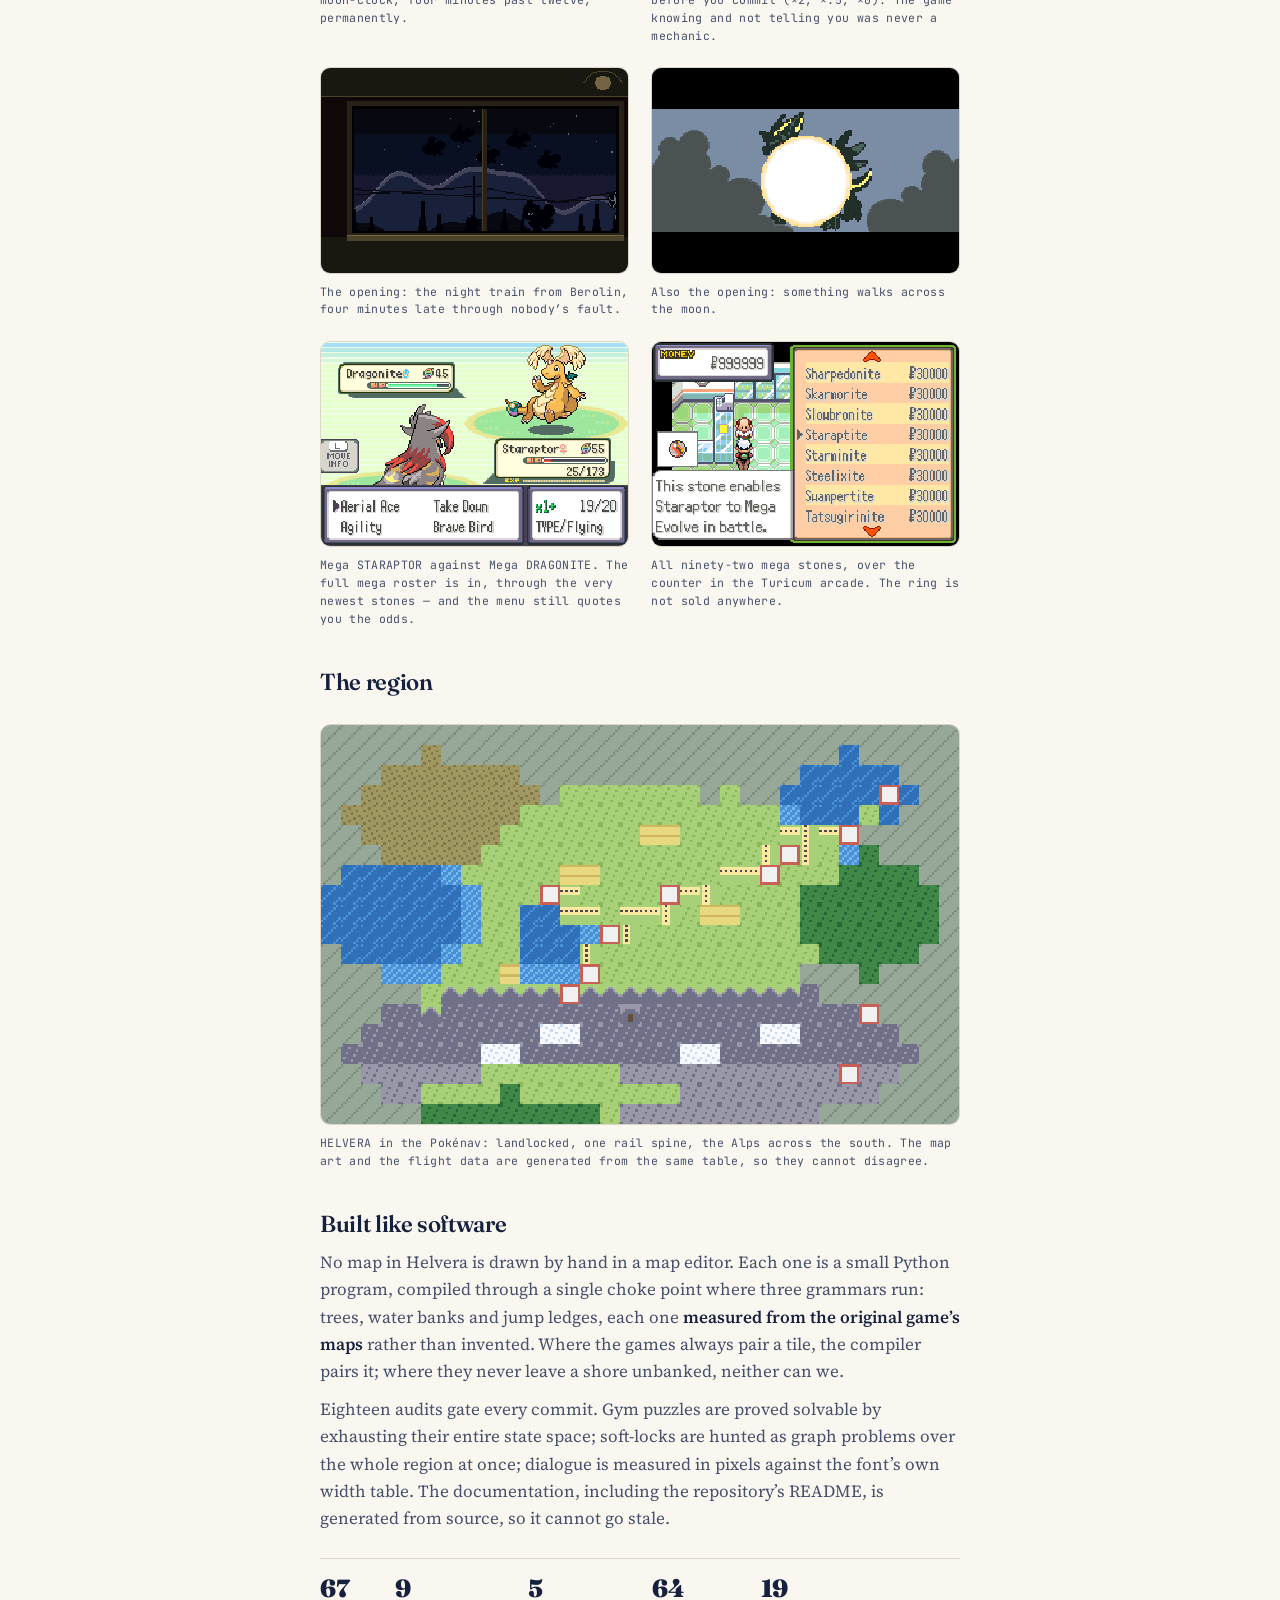
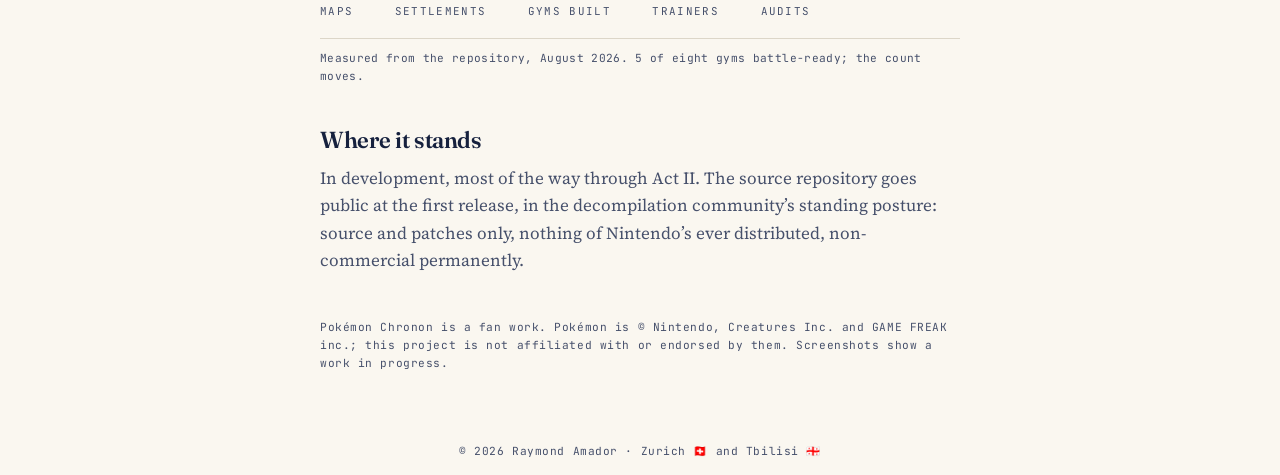
==== commit dd64b52c: "chronon: mega-evolution screenshots — the duel and the stone counter Two new frames in the From-the-" ====
--- a/chronon/index.html
+++ b/chronon/index.html
@@ -107,6 +107,17 @@
           <img src="game-dialga.png" alt="From the opening cinematic: a silhouette crossing the bright moon" width="240" height="160">
           <figcaption>Also the opening: something walks across the moon.</figcaption>
         </figure>
+        <figure class="shot">
+          <img src="mega-duel.png" alt="Mega Staraptor battling Mega Dragonite with the move menu open, showing effectiveness, PP and type" width="240" height="160">
+          <figcaption>Mega STARAPTOR against Mega DRAGONITE. The full mega
+          roster is in, through the very newest stones &mdash; and the menu
+          still quotes you the odds.</figcaption>
+        </figure>
+        <figure class="shot">
+          <img src="mega-stones.png" alt="A shop menu listing mega stones at 30,000 each, with Staraptite selected" width="240" height="160">
+          <figcaption>All ninety-two mega stones, over the counter in the
+          Turicum arcade. The ring is not sold anywhere.</figcaption>
+        </figure>
       </div>
 
       <h2>The region</h2>
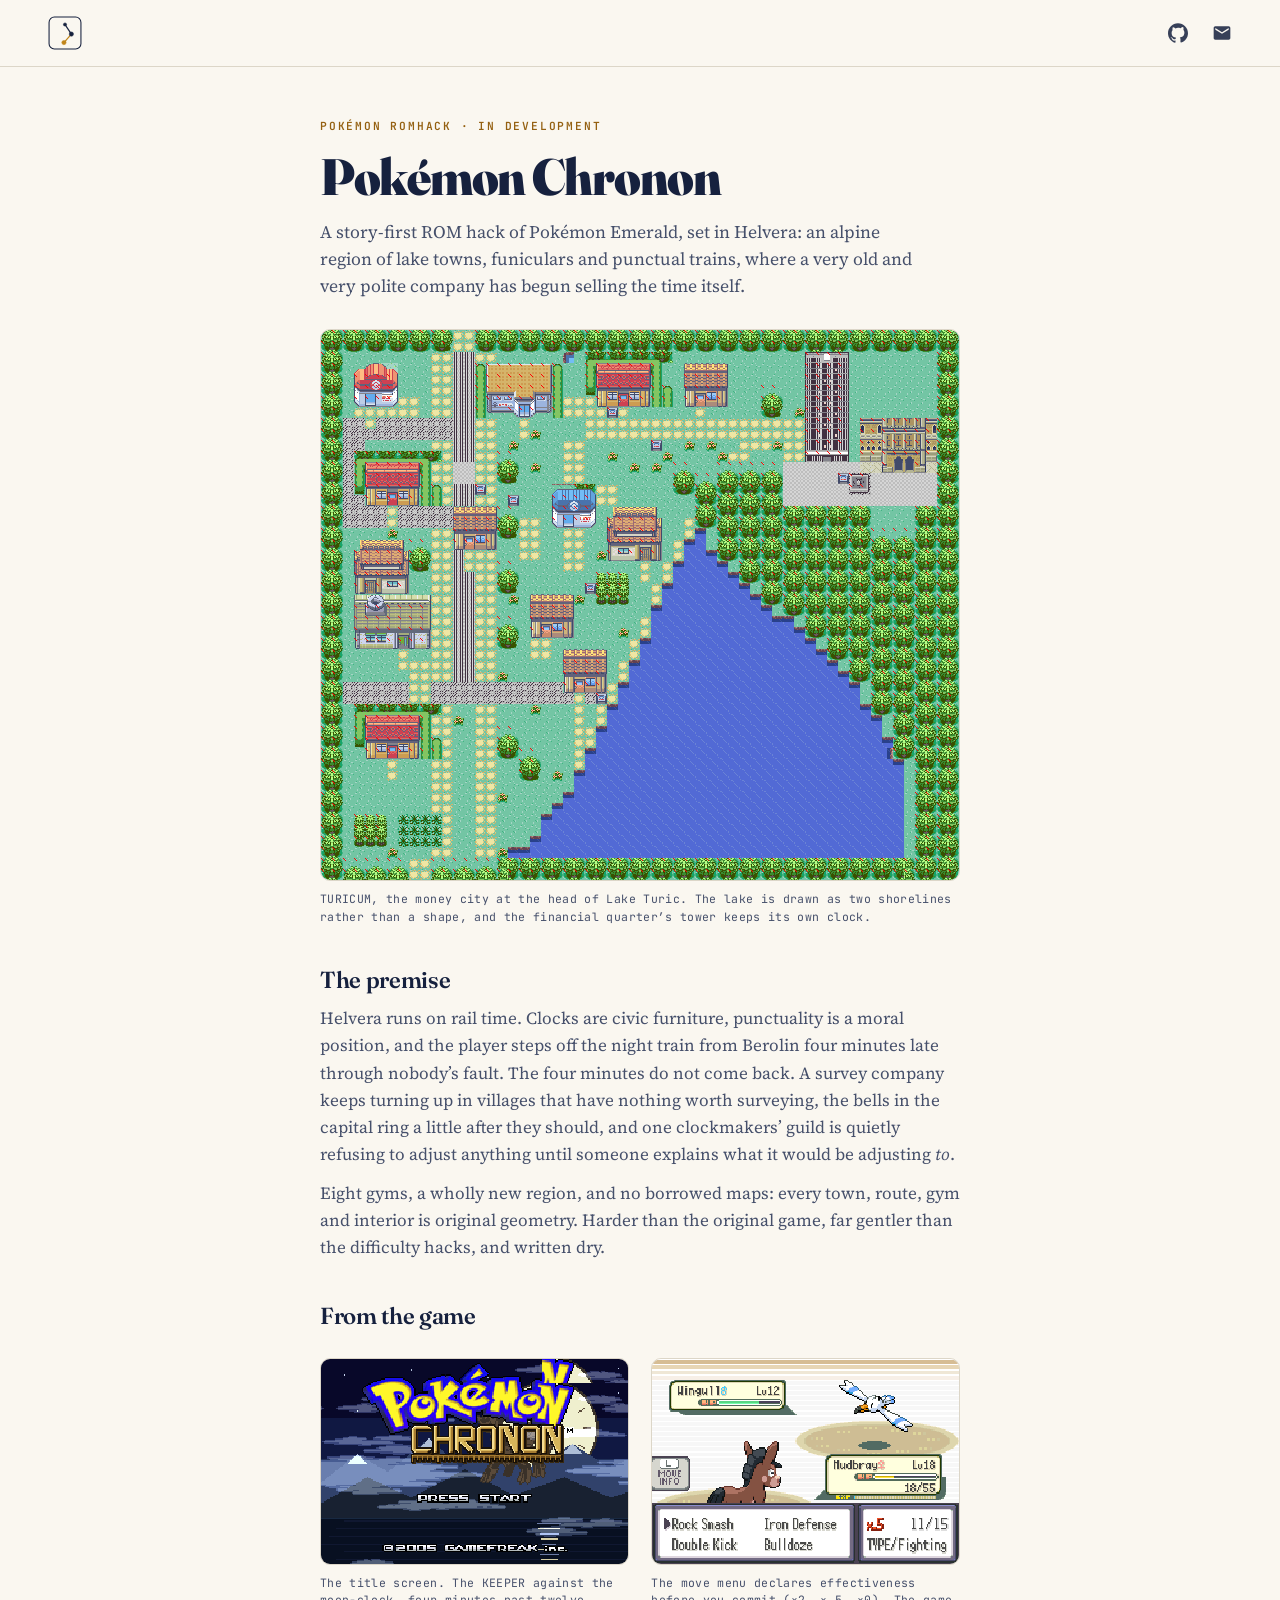
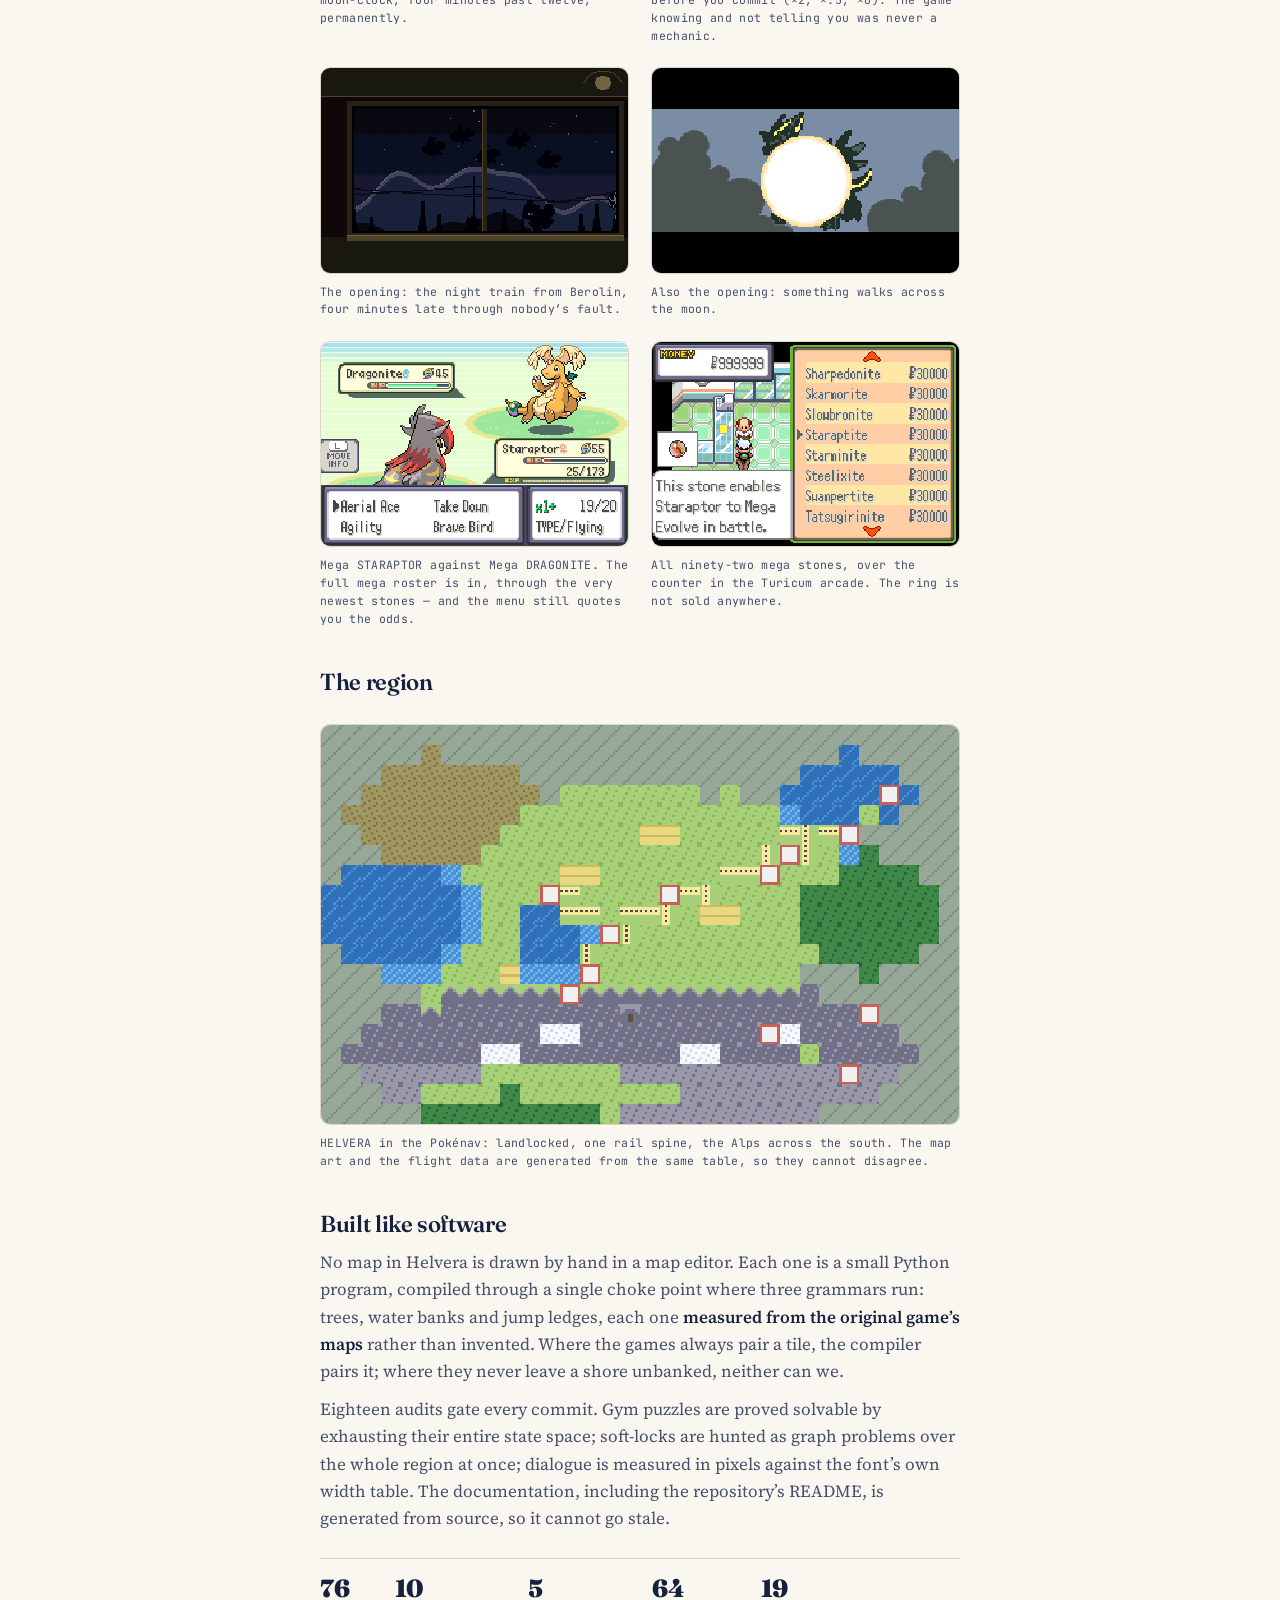
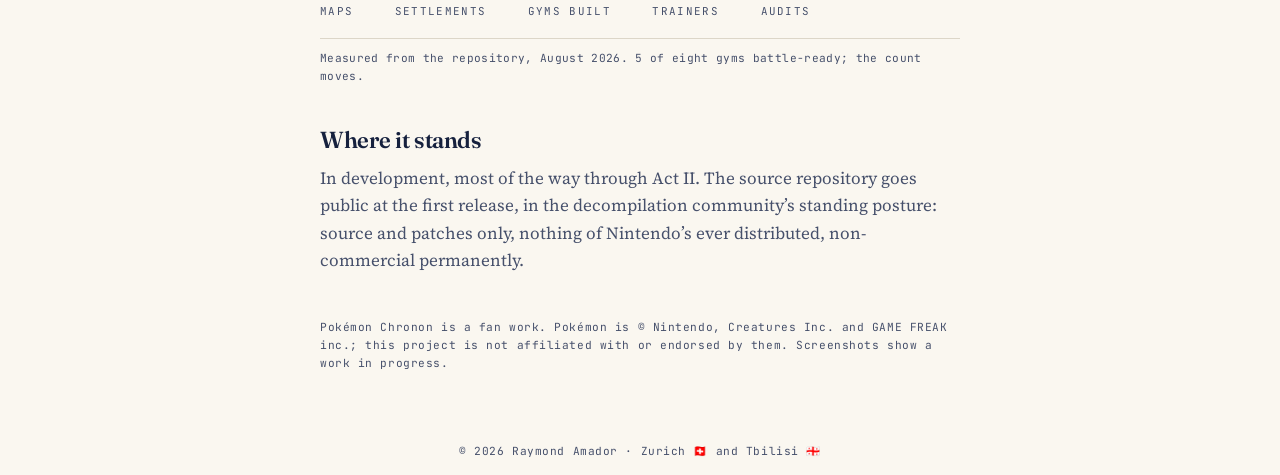
==== commit fdf5ca63: "chronon: stats catch up with the Zermatta arc (76 maps, 10 settlements) + refreshed region map Co-Au" ====
--- a/chronon/index.html
+++ b/chronon/index.html
@@ -148,8 +148,8 @@
 
 <!-- stats:begin -->
       <div class="stats" role="list" aria-label="Project figures">
-        <div class="stat" role="listitem"><b>67</b><span>maps</span></div>
-        <div class="stat" role="listitem"><b>9</b><span>settlements</span></div>
+        <div class="stat" role="listitem"><b>76</b><span>maps</span></div>
+        <div class="stat" role="listitem"><b>10</b><span>settlements</span></div>
         <div class="stat" role="listitem"><b>5</b><span>gyms built</span></div>
         <div class="stat" role="listitem"><b>64</b><span>trainers</span></div>
         <div class="stat" role="listitem"><b>19</b><span>audits</span></div>
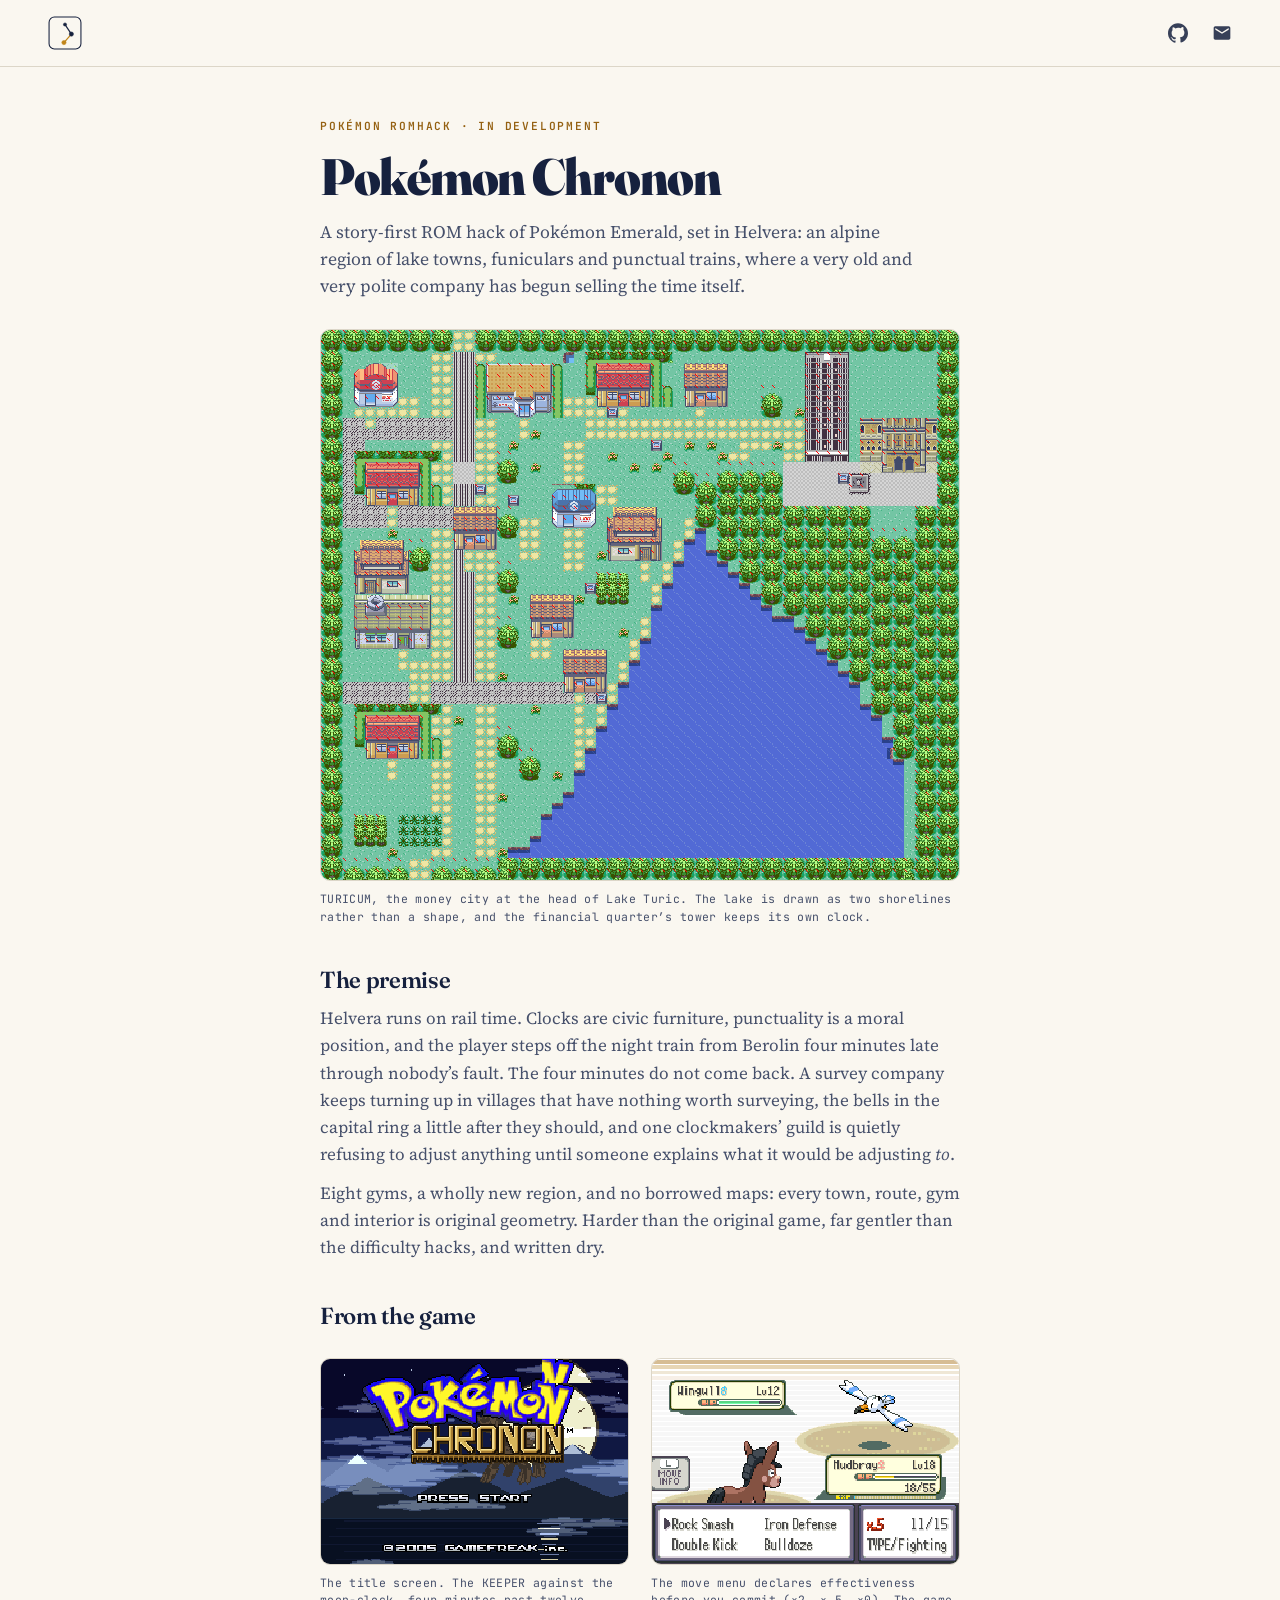
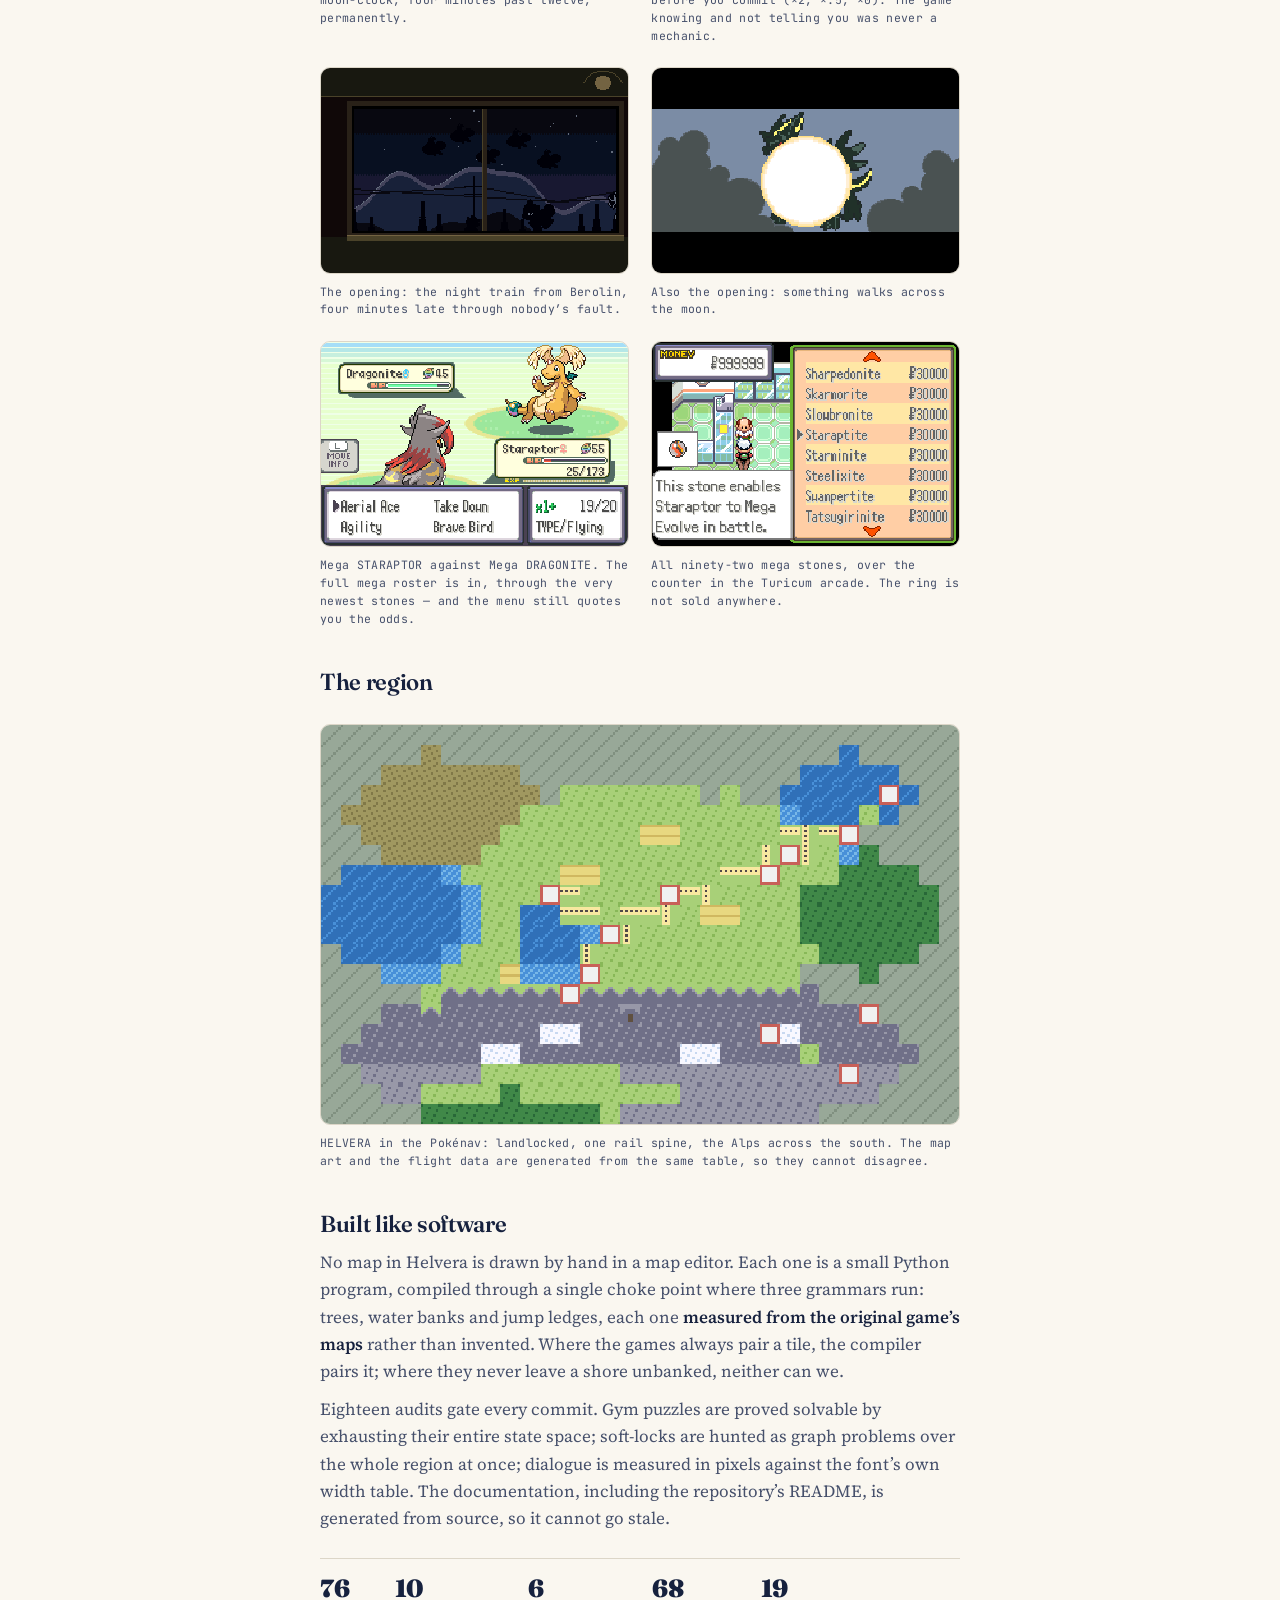
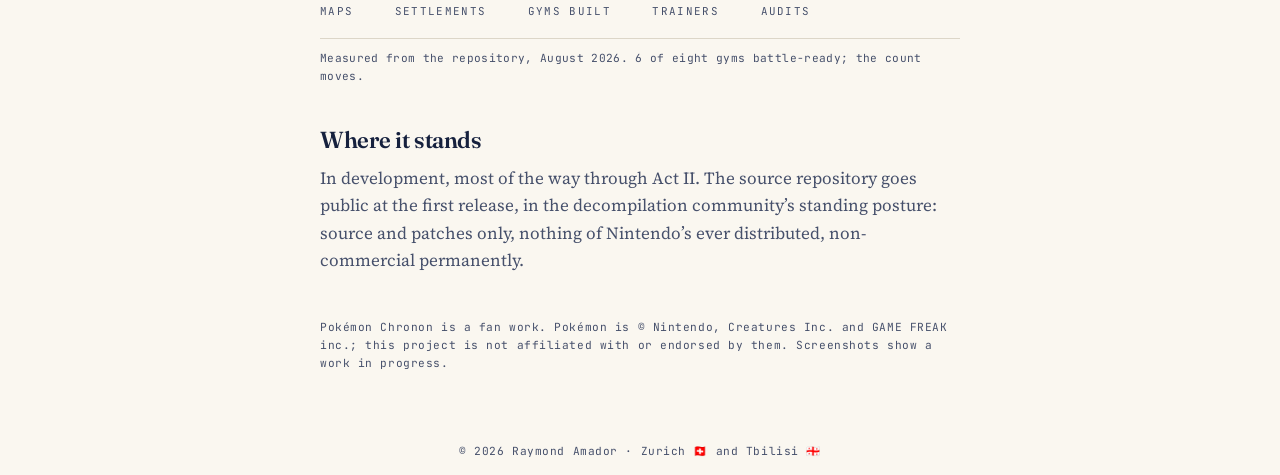
==== commit ee7cead6: "chronon: 6 gyms built, 68 trainers Co-Authored-By: Claude Fable 5 <noreply@anthropic.com>" ====
--- a/chronon/index.html
+++ b/chronon/index.html
@@ -150,11 +150,11 @@
       <div class="stats" role="list" aria-label="Project figures">
         <div class="stat" role="listitem"><b>76</b><span>maps</span></div>
         <div class="stat" role="listitem"><b>10</b><span>settlements</span></div>
-        <div class="stat" role="listitem"><b>5</b><span>gyms built</span></div>
-        <div class="stat" role="listitem"><b>64</b><span>trainers</span></div>
+        <div class="stat" role="listitem"><b>6</b><span>gyms built</span></div>
+        <div class="stat" role="listitem"><b>68</b><span>trainers</span></div>
         <div class="stat" role="listitem"><b>19</b><span>audits</span></div>
       </div>
-      <p class="stats-note">Measured from the repository, August 2026. 5 of eight gyms battle-ready; the count moves.</p>
+      <p class="stats-note">Measured from the repository, August 2026. 6 of eight gyms battle-ready; the count moves.</p>
       <!-- stats:end -->
 
       <h2>Where it stands</h2>
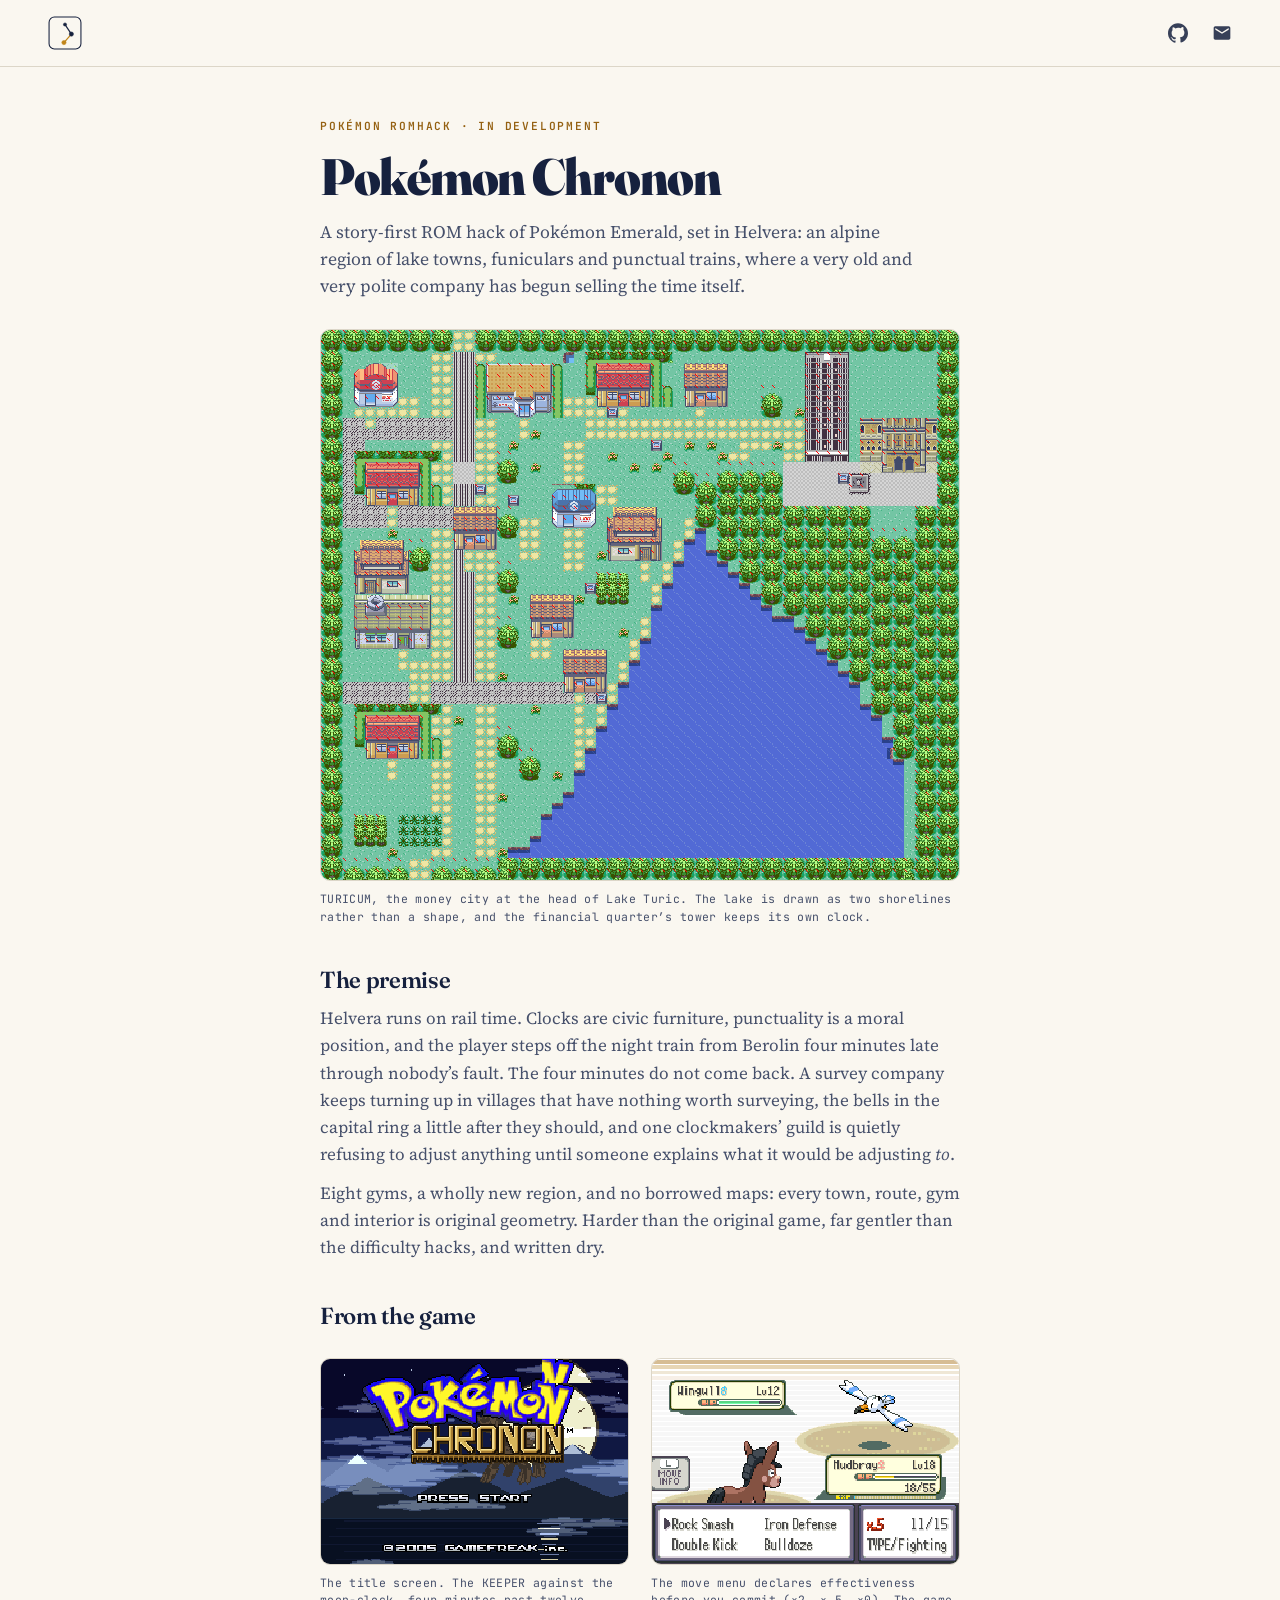
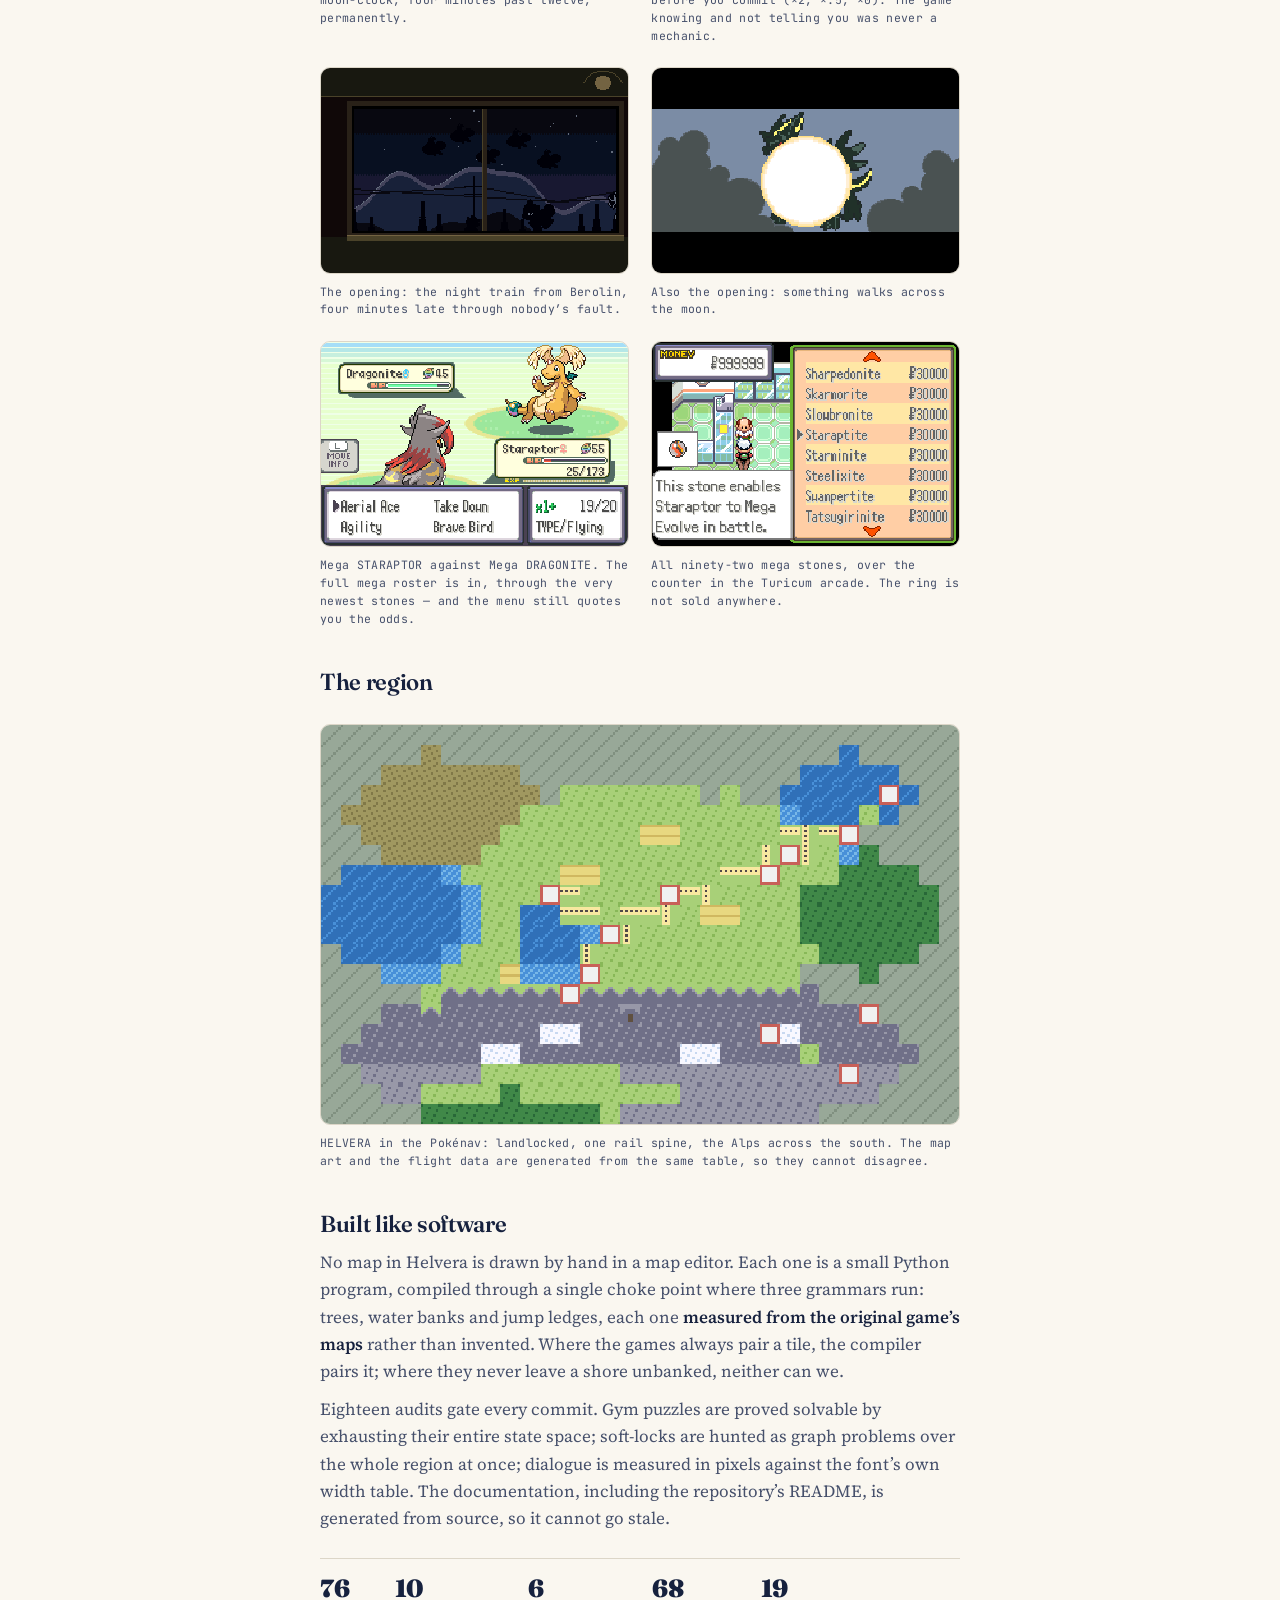
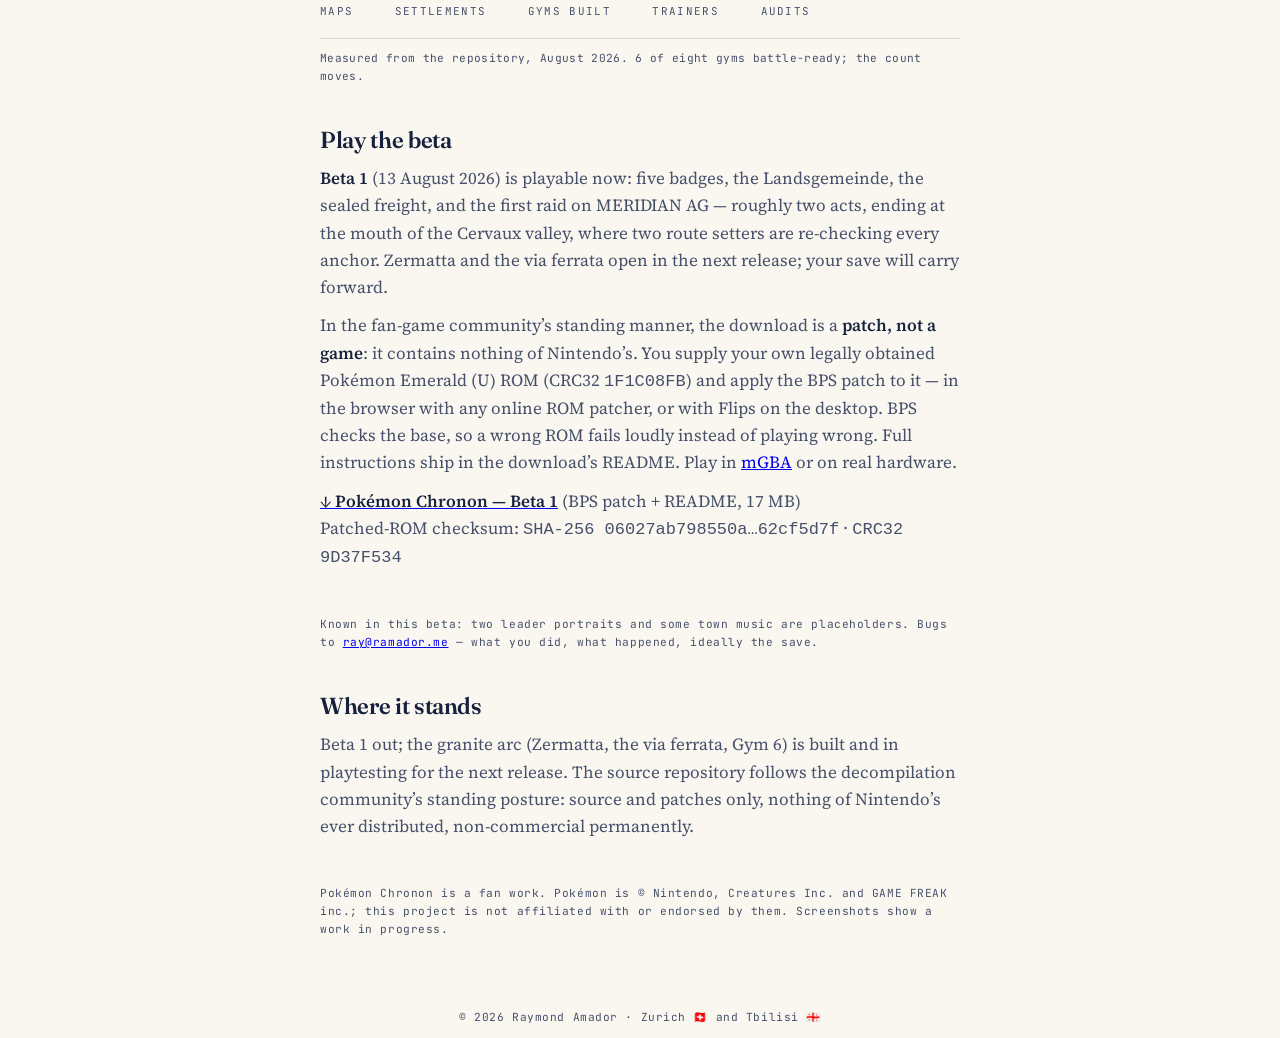
==== commit b1acadd7: "chronon: Beta 1 is playable — BPS patch + README, community-standard release Five badges through the" ====
--- a/chronon/index.html
+++ b/chronon/index.html
@@ -157,12 +157,46 @@
       <p class="stats-note">Measured from the repository, August 2026. 6 of eight gyms battle-ready; the count moves.</p>
       <!-- stats:end -->
 
+      <h2 id="play">Play the beta</h2>
+      <p>
+        <strong>Beta 1</strong> (13 August 2026) is playable now: five badges,
+        the Landsgemeinde, the sealed freight, and the first raid on
+        MERIDIAN&nbsp;AG &mdash; roughly two acts, ending at the mouth of the
+        Cervaux valley, where two route setters are re-checking every anchor.
+        Zermatta and the via ferrata open in the next release; your save will
+        carry forward.
+      </p>
+      <p>
+        In the fan-game community&rsquo;s standing manner, the download is a
+        <strong>patch, not a game</strong>: it contains nothing of
+        Nintendo&rsquo;s. You supply your own legally obtained Pok&eacute;mon
+        Emerald&nbsp;(U) ROM (CRC32 <code>1F1C08FB</code>) and apply the BPS
+        patch to it &mdash; in the browser with any online ROM patcher, or with
+        Flips on the desktop. BPS checks the base, so a wrong ROM fails loudly
+        instead of playing wrong. Full instructions ship in the download&rsquo;s
+        README. Play in <a href="https://mgba.io">mGBA</a> or on real hardware.
+      </p>
+      <p>
+        <a href="downloads/pokemon-chronon-beta-1.zip"><strong>&darr; Pok&eacute;mon
+        Chronon &mdash; Beta&nbsp;1</strong></a> (BPS patch + README, 17&nbsp;MB)<br>
+        Patched-ROM checksum:
+        <code>SHA-256 06027ab798550a&hellip;62cf5d7f</code> &middot;
+        <code>CRC32 9D37F534</code>
+      </p>
+      <p class="fineprint">
+        Known in this beta: two leader portraits and some town music are
+        placeholders. Bugs to
+        <a href="mailto:ray@ramador.me">ray@ramador.me</a> &mdash; what you did,
+        what happened, ideally the save.
+      </p>
+
       <h2>Where it stands</h2>
       <p>
-        In development, most of the way through Act&nbsp;II. The source
-        repository goes public at the first release, in the decompilation
-        community&rsquo;s standing posture: source and patches only, nothing of
-        Nintendo&rsquo;s ever distributed, non-commercial permanently.
+        Beta 1 out; the granite arc (Zermatta, the via ferrata, Gym&nbsp;6) is
+        built and in playtesting for the next release. The source repository
+        follows the decompilation community&rsquo;s standing posture: source
+        and patches only, nothing of Nintendo&rsquo;s ever distributed,
+        non-commercial permanently.
       </p>
     </div>
 
